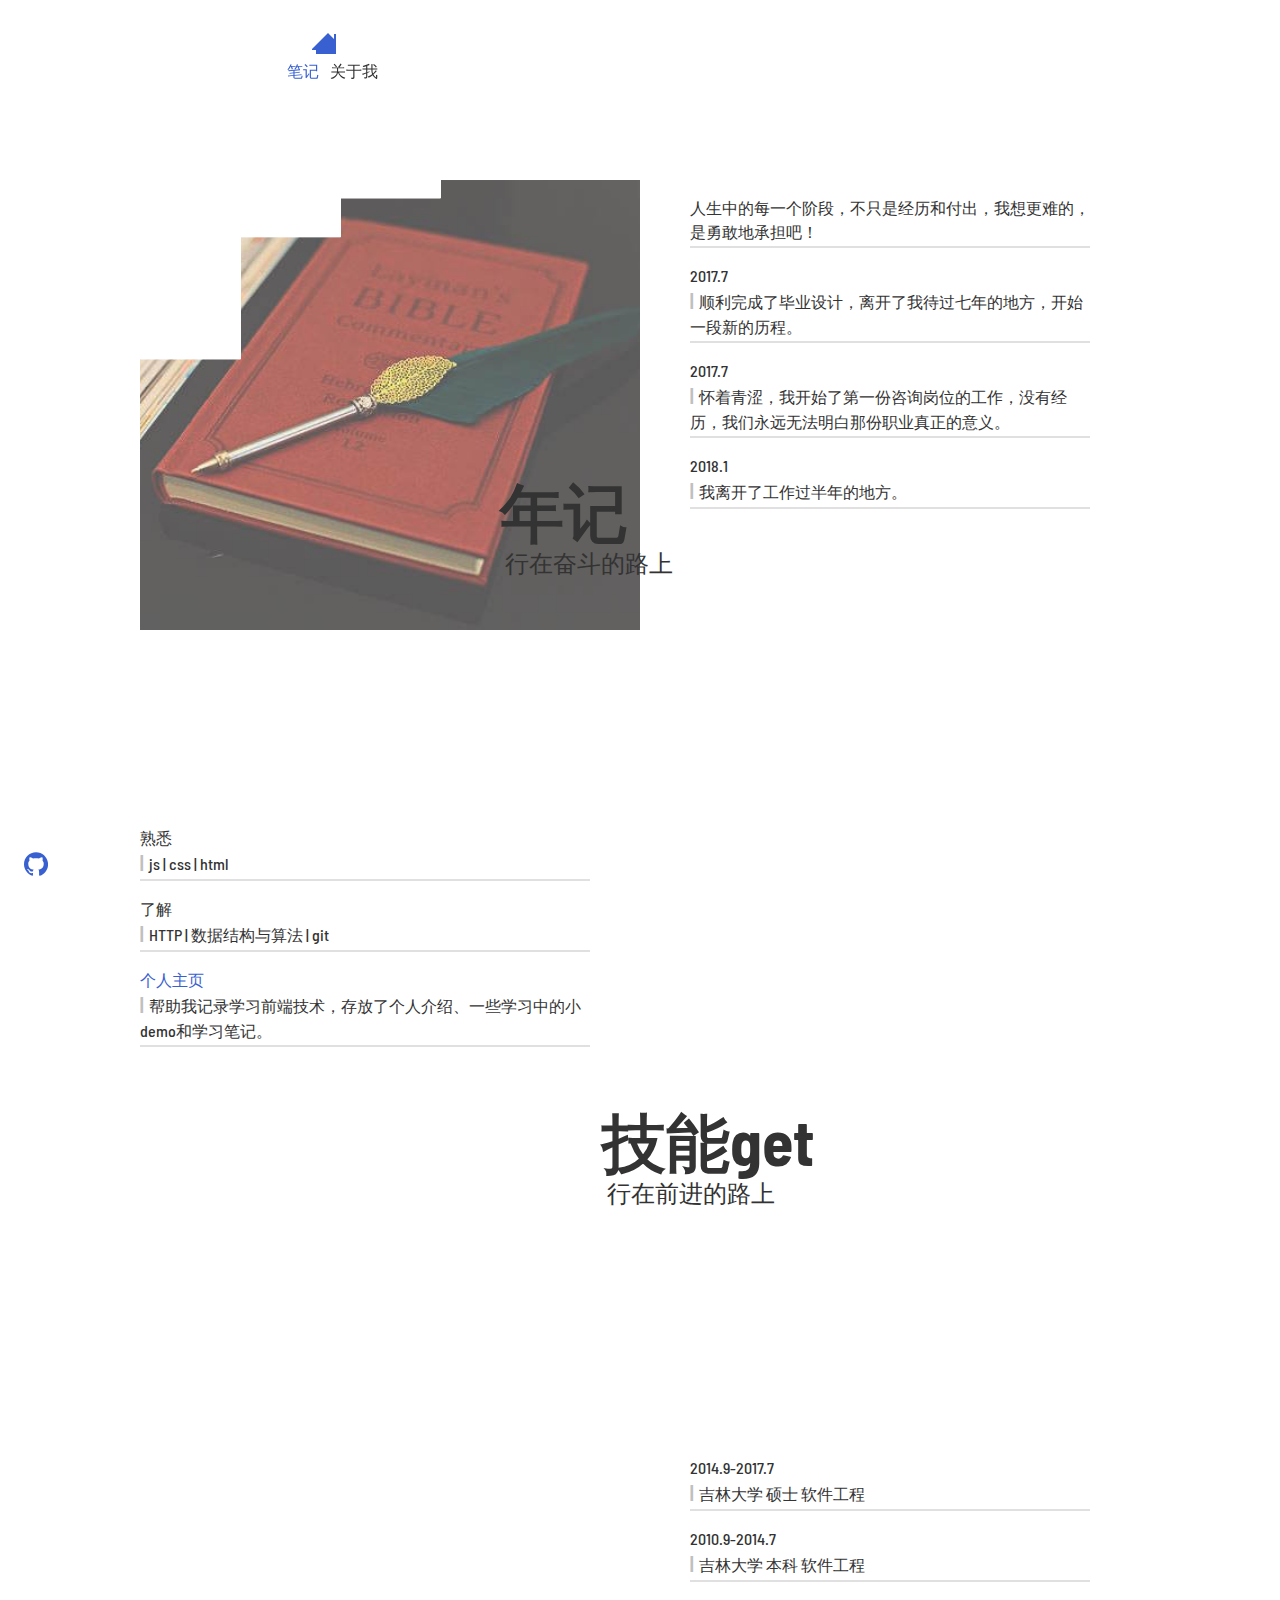
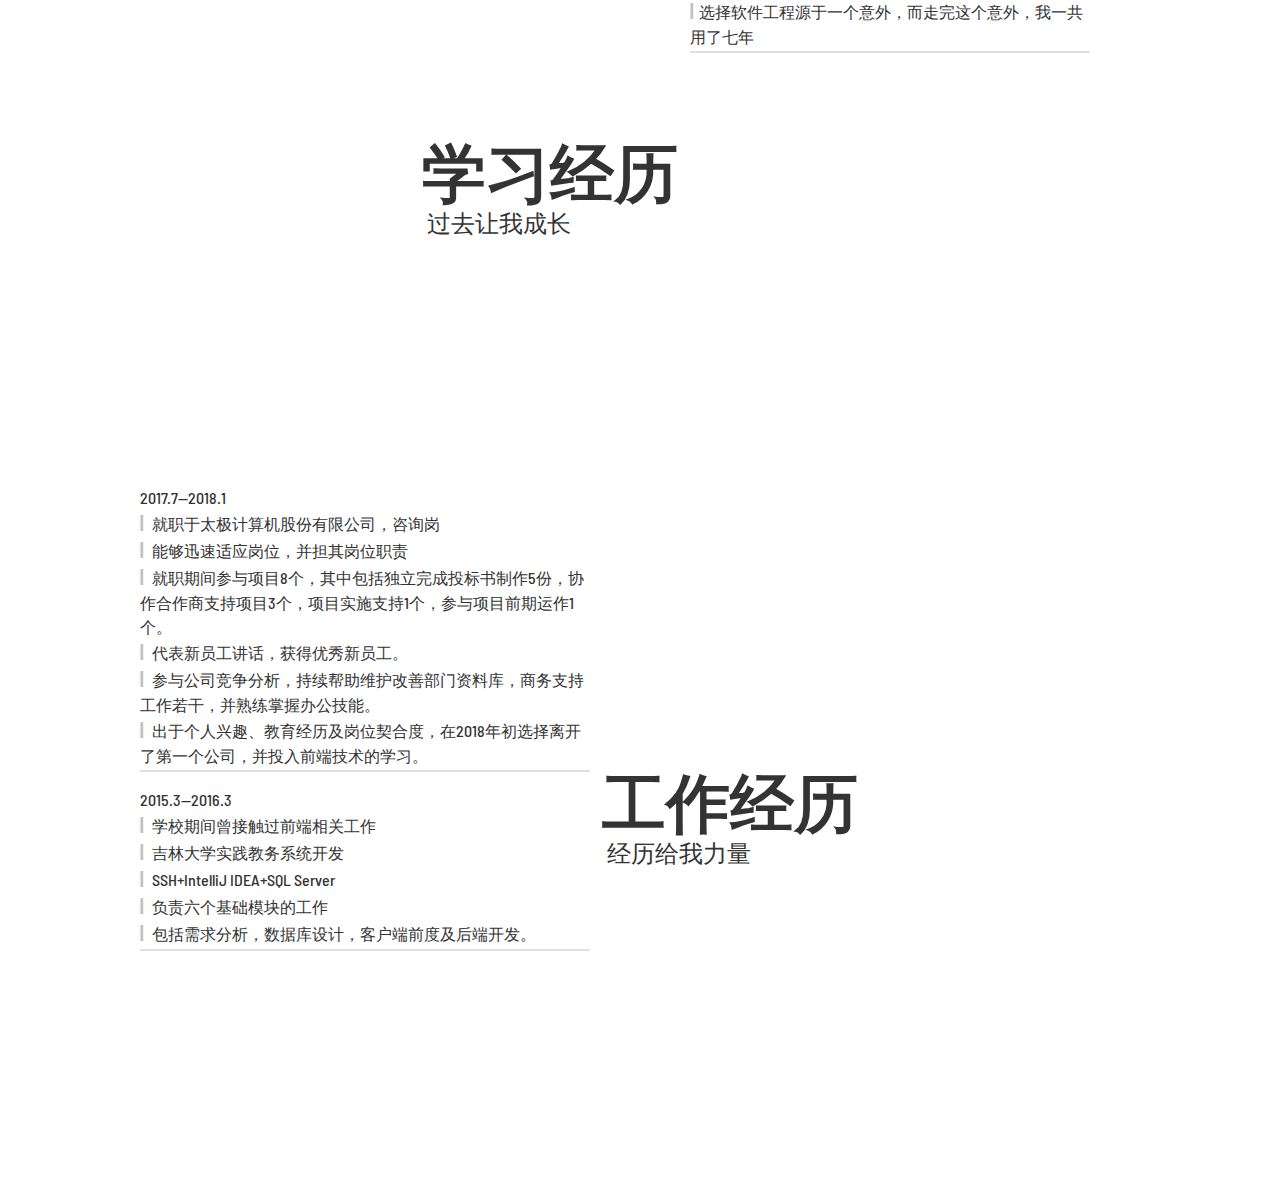
==== about.html @ 29f64258 "n" ====
<!DOCTYPE html>
<html lang="en" class="no-js">

<head>
	<meta charset="UTF-8" />
	<meta name="viewport" content="width=device-width, initial-scale=1">
	<title>Sofia's home</title>
	<meta name="description" content="A slice reveal effect that shows animated slices between image transitions" />
	<meta name="keywords" content="reveal, slices, effect, animation, css, web development, web design" />
	<meta name="author" content="Codrops" />
	<link rel="shortcut icon" href="pikachu.png">
	<link rel="stylesheet" type="text/css" href="css/base.css" />
	<link rel="stylesheet" type="text/css" href="css/uncover.css" />
	<script src="https://polyfill.io/v2/polyfill.min.js?features=IntersectionObserver"></script>  
	<!-- 利用polyfill 解决了IntersectionObserver（用来监视可视区域）的兼容性问题 -->
	<script>
		document.documentElement.className = "js";
		var supportsCssVars = function () {
			var e, t = document.createElement("style");
			return t.innerHTML = "root: { --tmp-var: bold; }", document.head.appendChild(t), e = !!(window.CSS && window.CSS.supports &&
				window.CSS.supports("font-weight", "var(--tmp-var)")), t.parentNode.removeChild(t), e
		};
		supportsCssVars() || alert("Please view this demo in a modern browser that supports CSS Variables.");
	</script>
	<!--script src="//tympanus.net/codrops/adpacks/analytics.js"></script-->
</head>

<body class="demo-3 loading">
	<svg class="hidden">
			<symbol id="icon-github" viewBox="0 0 32.6 31.8">
					<title>github</title>
					<path d="M16.3,0C7.3,0,0,7.3,0,16.3c0,7.2,4.7,13.3,11.1,15.5c0.8,0.1,1.1-0.4,1.1-0.8c0-0.4,0-1.4,0-2.8c-4.5,1-5.5-2.2-5.5-2.2c-0.7-1.9-1.8-2.4-1.8-2.4c-1.5-1,0.1-1,0.1-1c1.6,0.1,2.5,1.7,2.5,1.7c1.5,2.5,3.8,1.8,4.7,1.4c0.1-1.1,0.6-1.8,1-2.2c-3.6-0.4-7.4-1.8-7.4-8.1c0-1.8,0.6-3.2,1.7-4.4C7.4,10.7,6.8,9,7.7,6.8c0,0,1.4-0.4,4.5,1.7c1.3-0.4,2.7-0.5,4.1-0.5c1.4,0,2.8,0.2,4.1,0.5c3.1-2.1,4.5-1.7,4.5-1.7c0.9,2.2,0.3,3.9,0.2,4.3c1,1.1,1.7,2.6,1.7,4.4c0,6.3-3.8,7.6-7.4,8c0.6,0.5,1.1,1.5,1.1,3c0,2.2,0,3.9,0,4.5c0,0.4,0.3,0.9,1.1,0.8c6.5-2.2,11.1-8.3,11.1-15.5C32.6,7.3,25.3,0,16.3,0z" />
				</symbol> 
		<symbol id="home" version="1.1" xmlns="http://www.w3.org/2000/svg" width="32" height="32" viewBox="0 0 32 32">
			<title>home</title>
			<path d="M32 19l-6-6v-9h-4v5l-6-6-16 16v1h4v10h10v-6h4v6h10v-10h4z"></path>
		</symbol>
	</svg>
	<main>
		<div class="content content--fixed">
			<header class="header">
				<div class="home-links">
					<a class="home-icon" href="index.html" title="Back to the article">
						<svg class="icon icon--home">
							<use xlink:href="#home"></use>     
						</svg>
					</a>
				</div>
				<!-- <h1 class="codrops-header__title">个人主页</h1> -->
				<nav class="demos">
					<a class="demo" href="note.html">
						<span>笔记</span>
					</a>
					<a class="demo demo--current" href="about.html">
						<span>关于我</span>
					</a>
				</nav>
			</header>
			<a class="github" href="https://github.com/SofiaYing" title="Find this project on GitHub">
				<svg class="icon icon--github">
					<use xlink:href="#icon-github"></use>
				</svg>
			</a>
		</div>

		<div class="content grid">
			<div class="grid__item">
				<div class="scroll-img" style="background-image: url(img/note.jpeg);"></div>
				<div class="grid__item-titlewrap">
					<h2 class="grid__item-title">年记</h2>
					<p class="grid__item-description">行在奋斗的路上</p>
				</div>
				<div class="grid__item-contentwrap-firsthide">
					<div class="grid__item-content">
						<p>人生中的每一个阶段，不只是经历和付出，我想更难的，是勇敢地承担吧！</p>
						<p>2017.7 
								顺利完成了毕业设计，离开了我待过七年的地方，开始一段新的历程。</p>
						<p>2017.7 
								怀着青涩，我开始了第一份咨询岗位的工作，没有经历，我们永远无法明白那份职业真正的意义。</p>
						<p>2018.1 
								我离开了工作过半年的地方。</p>
					</div>
				</div>
				<div class="grid__item-contentwrap-firstshow">
					<div class="grid__item-content">
						<p>熟悉
								<span class="listIcon">|</span>&nbsp&nbspjs | css | html
						</p>
						<p>了解
								<span class="listIcon">|</span>&nbsp&nbspHTTP | 数据结构与算法 | git
						</p>
						<p><a href="https://sofiaying.github.io/">个人主页</a>
							<span class="listIcon">|</span>&nbsp&nbsp帮助我记录学习前端技术，存放了个人介绍、一些学习中的小demo和学习笔记。
						</p>
					</div>
				</div>
			</div>

			<div class="grid__item">
				<div class="scroll-img" style="background-image: url(img/programming.jpeg);"></div>
				<div class="grid__item-titlewrap">
					<h2 class="grid__item-title">技能get</h2>
					<p class="grid__item-description">行在前进的路上</p>
				</div>
				<div class="grid__item-contentwrap-firsthide">
					<div class="grid__item-content">
						<p>熟悉 js | css | html
						</p>
						<p>了解 HTTP | 数据结构与算法 | git
						</p>
						<p><a href="https://sofiaying.github.io/">个人主页</a>
							帮助我记录学习前端技术，存放了个人介绍、一些学习中的小demo和学习笔记。
						</p>
					</div>
				</div>
				<div class="grid__item-contentwrap-firstshow">
					<div class="grid__item-content">
						<p>人生中的每一个阶段，不只是经历和付出，我想更难的，是勇敢地承担吧！</p>
						<p>2017.7
								<span class="listIcon">|</span>&nbsp&nbsp顺利完成了毕业设计，离开了我待过七年的地方，开始一段新的历程。</p>
						<p>2017.7
								<span class="listIcon">|</span>&nbsp&nbsp怀着青涩，我开始了第一份咨询岗位的工作，没有经历，我们永远无法明白那份职业真正的意义。</p>
						<p>2018.1
								<span class="listIcon">|</span>&nbsp&nbsp我离开了工作过半年的地方。</p>
					</div>
				</div>
			</div>
			<div class="grid__item">
				<div class="scroll-img" style="background-image: url(img/university.jpeg);"></div>
				<div class="grid__item-titlewrap">
					<h2 class="grid__item-title">学习经历</h2>
					<p class="grid__item-description">过去让我成长</p>
				</div>
				<div class="grid__item-contentwrap-firsthide">
					<div class="grid__item-content">
						<p>2014.9-2017.7
								<span class="listIcon">|</span>&nbsp&nbsp 吉林大学 硕士 软件工程</p>
						<p>2010.9-2014.7
								<span class="listIcon">|</span>&nbsp&nbsp 吉林大学 本科 软件工程</p>
						<p>期间get英语四六级证书，获得过学业奖学金，并当过学生会干事</p>
						<p>选择软件工程源于一个意外，而走完这个意外，我一共用了七年。</p>
					</div>
				</div>
				<div class="grid__item-contentwrap-firstshow">
					<div class="grid__item-content">
						<p>2017.7—2018.1
							<span class="listIcon">|</span>&nbsp&nbsp 就职于太极计算机股份有限公司，咨询岗
							<span class="listIcon">|</span>&nbsp&nbsp 能够迅速适应岗位，并担其岗位职责
							<span class="listIcon">|</span>&nbsp&nbsp 就职期间参与项目8个，其中包括独立完成投标书制作5份，协作合作商支持项目3个，项目实施支持1个，参与项目前期运作1个。
							<span class="listIcon">|</span>&nbsp&nbsp 代表新员工讲话，获得优秀新员工。
							<span class="listIcon">|</span>&nbsp&nbsp 参与公司竞争分析，持续帮助维护改善部门资料库，商务支持工作若干，并熟练掌握办公技能。
							<span class="listIcon">|</span>&nbsp&nbsp 出于个人兴趣、教育经历及岗位契合度，在2018年初选择离开了第一个公司，并投入前端技术的学习。
						</p>
						<p>2015.3—2016.3
								<span class="listIcon">|</span>&nbsp&nbsp 学校期间曾接触过前端相关工作
								<span class="listIcon">|</span>&nbsp&nbsp 吉林大学实践教务系统开发
								<span class="listIcon">|</span>&nbsp&nbsp SSH+IntelliJ IDEA+SQL Server 
								<span class="listIcon">|</span>&nbsp&nbsp 负责六个基础模块的工作
								<span class="listIcon">|</span>&nbsp&nbsp 包括需求分析，数据库设计，客户端前度及后端开发。
						</p>
					</div>
				</div>
			</div>

			<div class="grid__item">
				<div class="scroll-img" style="background-image: url(img/work.jpeg);"></div>

				<div class="grid__item-contentwrap-firstshow">
					<div class="grid__item-content">
						<p>2014.9-2017.7
								<span class="listIcon">|</span>&nbsp&nbsp吉林大学 硕士 软件工程</p>
						<p>2010.9-2014.7
								<span class="listIcon">|</span>&nbsp&nbsp吉林大学 本科 软件工程</p>
						<p><span class="listIcon">|</span>&nbsp&nbsp选择软件工程源于一个意外，而走完这个意外，我一共用了七年</p>
					</div>
				</div>
				<div class="grid__item-titlewrap">
					<h2 class="grid__item-title">工作经历</h2>
					<p class="grid__item-description">经历给我力量</p>
				</div>
				<div class="grid__item-contentwrap-firsthide">
					<div class="grid__item-content">
						<p>2017.7—2018.1
							就职于太极计算机股份有限公司，咨询岗
							能够迅速适应岗位，并担其岗位职责
							参与项目八项
							优秀新员工
						</p>
						<p>2015.3—2016.3
							学校期间曾接触过前端相关工作
							吉林大学实践教务系统开发
						</p>
					</div>
				</div>
			</div>

			<!-- <div class="grid__item">
					<div class="scroll-img" style="background-image: url(img/15.jpg);"></div>
					<div class="grid__item-titlewrap">
						<h2 class="grid__item-title">#walk</h2>
						<p class="grid__item-description">When you get there</p>
					</div>
				</div>
				<div class="grid__item">
					<div class="scroll-img" style="background-image: url(img/16.jpg);"></div>
					<div class="grid__item-titlewrap">
						<h2 class="grid__item-title">#less</h2>
						<p class="grid__item-description">Timeless manners count</p>
					</div>
				</div>
				<div class="grid__item">
					<div class="scroll-img" style="background-image: url(img/17.jpg);"></div>
					<div class="grid__item-titlewrap">
						<h2 class="grid__item-title">#only</h2>
						<p class="grid__item-description">Together we can sit</p>
					</div>
				</div>
				<div class="grid__item">
					<div class="scroll-img" style="background-image: url(img/18.jpg);"></div>
					<div class="grid__item-titlewrap">
						<h2 class="grid__item-title">#need</h2>
						<p class="grid__item-description">The new kid on the block</p>
					</div>
				</div>
				<div class="grid__item">
					<div class="scroll-img" style="background-image: url(img/11.jpg);"></div>
					<div class="grid__item-titlewrap">
						<h2 class="grid__item-title">#feed</h2>
						<p class="grid__item-description">The new kid on the block</p>
					</div>
				</div> -->
		</div>
	</main>
	<script src="js/imagesloaded.pkgd.min.js"></script>
	<script src="js/anime.min.js"></script>
	<script src="js/uncover.js"></script>
	<script src="js/demo3.js"></script>
</body>

</html>
---- css/base.css ----
@import url('https://fonts.googleapis.com/css?family=Barlow+Semi+Condensed:400,700');
article,aside,details,figcaption,figure,footer,header,hgroup,main,nav,section,summary{display:block;}audio,canvas,video{display:inline-block;}audio:not([controls]){display:none;height:0;}[hidden]{display:none;}html{font-family:sans-serif;-ms-text-size-adjust:100%;-webkit-text-size-adjust:100%;}body{margin:0;}a:focus{outline:thin dotted;}a:active,a:hover{outline:0;}h1{font-size:2em;margin:0.67em 0;}abbr[title]{border-bottom:1px dotted;}b,strong{font-weight:bold;}dfn{font-style:italic;}hr{-moz-box-sizing:content-box;box-sizing:content-box;height:0;}mark{background:#ff0;color:#000;}code,kbd,pre,samp{font-family:monospace,serif;font-size:1em;}pre{white-space:pre-wrap;}q{quotes:"\201C" "\201D" "\2018" "\2019";}small{font-size:80%;}sub,sup{font-size:75%;line-height:0;position:relative;vertical-align:baseline;}sup{top:-0.5em;}sub{bottom:-0.25em;}img{border:0;}svg:not(:root){overflow:hidden;}figure{margin:0;}fieldset{border:1px solid #c0c0c0;margin:0 2px;padding:0.35em 0.625em 0.75em;}legend{border:0;padding:0;}button,input,select,textarea{font-family:inherit;font-size:100%;margin:0;}button,input{line-height:normal;}button,select{text-transform:none;}button,html input[type="button"],input[type="reset"],input[type="submit"]{-webkit-appearance:button;cursor:pointer;}button[disabled],html input[disabled]{cursor:default;}input[type="checkbox"],input[type="radio"]{box-sizing:border-box;padding:0;}input[type="search"]{-webkit-appearance:textfield;-moz-box-sizing:content-box;-webkit-box-sizing:content-box;box-sizing:content-box;}input[type="search"]::-webkit-search-cancel-button,input[type="search"]::-webkit-search-decoration{-webkit-appearance:none;}button::-moz-focus-inner,input::-moz-focus-inner{border:0;padding:0;}textarea{overflow:auto;vertical-align:top;}table{border-collapse:collapse;border-spacing:0;}

*,
*::after,
*::before {
	box-sizing: border-box;
}

html {
	background: #fff;
}

body {
	font-family: 'Barlow Semi Condensed',-apple-system, BlinkMacSystemFont, "Segoe UI", Helvetica, Arial, sans-serif;
	min-height: 100vh;
	color: #57585c;
	color: var(--color-text);
	background-color: #fff;
	background-color: var(--color-bg);
	-webkit-font-smoothing: antialiased;
	-moz-osx-font-smoothing: grayscale;
}

/* Color schemes */
.demo-1 {
	--color-text: #333;
	--color-bg: white;
	--color-link: #aaa;
	--color-link-hover: #333;
	--color-info: #7239c0;
}

.demo-2 {
	--color-text: #333;
	--color-bg: #fff;
	--color-link: #d3482e;
	--color-link-hover: #333;
	--color-info: #333;
}

.demo-3 {
	--color-text: #333;
	--color-bg: #fff;
	--color-link: #3860d0;
	--color-link-hover: #333;
	--color-info: #333;
}

/* Page Loader */
.js .loading::before {
	content: '';
	position: fixed;
	z-index: 100000;
	top: 0;
	left: 0;
	width: 100%;
	height: 100%;
	background: var(--color-bg);
}

.js .loading::after {
	content: '';
	position: fixed;
	z-index: 100000;
	top: 50%;
	left: 50%;
	width: 60px;
	height: 60px;
	margin: -30px 0 0 -30px;
	pointer-events: none;
	border-radius: 50%;
	opacity: 0.4;
	background: var(--color-link);
	animation: loaderAnim 0.7s linear infinite alternate forwards;
}

@keyframes loaderAnim {
	to {
		opacity: 1;
		transform: scale3d(0.5,0.5,1);
	}
}

a {
	text-decoration: none;
	color: var(--color-link);
	outline: none;
}

a:focus {
	outline: none;
}

a:hover {
	color: var(--color-link-hover);
}

.hidden {
	position: absolute;
	overflow: hidden;
	width: 0;
	height: 0;
	pointer-events: none;
}

.message {
	position: relative;
	z-index: 100;
	display: none;
	padding: 1em;
	text-align: center;
	color: var(--color-bg);
	background: var(--color-text);
}

/* Icons */
.icon {
	display: block;
	width: 1.5em;
	height: 1.5em;
	margin: 0 auto;
	fill: currentColor;
}

.icon--keyboard {
	display: none;
}

main {
	position: relative;
	width: 100%;
}

.content {
	position: relative;
	display: flex;
	justify-content: center;
	align-items: center;
	margin: 0 auto;
	min-height: 100vh;
}

.content--fixed {
	position: fixed;
	z-index: 10000;
	top: 0;
	left: 0;
	display: grid;
	align-content: space-between;
	width: 100%;
	max-width: none;
	min-height: 0;
	height: 100vh;
	padding: 1.5rem;
	pointer-events: none;
	grid-template-columns: 50% 50%;
	grid-template-rows: auto auto 4em;
	grid-template-areas: 'header header'
	'... ...'
	'github pagination';
}

.content--fixed a {
	pointer-events: auto;
}

/* Header */
.header-wrapper {
	position: relative;
	z-index: 100;
	display: flex;
	flex-direction: row;
	align-items: flex-start;
	align-items: center;
	align-self: start;
	grid-area: header;
	justify-self: start;
	pointer-events: auto;
}

.header-wrapper__title {
	font-size: 1em;
	font-weight: bold;
	margin: 0 2em 0 0;
	padding: 0.75em 0;
}

.info {
	margin: 0 0 0 1.25em;
	color: var(--color-info);
}

.github {
	display: block;
	align-self: end;
	grid-area: github;
	justify-self: start;
}

.demos {
	position: relative;
	display: block;
	text-align: center;
}

.demo {
	margin: 0 0.25em;
}

.demo:hover,
.demo:focus {
	opacity: 0.5;
}

.demo span {
	white-space: nowrap;
	pointer-events: none;
}

a.demo--current {
	pointer-events: none;
	color: var(--color-text);
}

/* Top Navigation Style */
.home-links {
	position: relative;
	display: flex;
	justify-content: center;
	margin: 0 1em 0 0;
	text-align: center;
}

.home-icon {
	display: inline-block;
	margin: 0.15em;
	padding: 0.25em;
}
 


/* about.html grid */
.grid {
	padding: 20vh;
	max-width: 1200px;
	display: grid;
	grid-row-gap: 20vh;
	grid-template-columns: repeat(2, 1fr);
	margin-bottom: 100px;
}

.grid__item {
	position: relative;
}

.grid__item-titlewrap {        
	bottom: 10%;
	position: absolute;
}

.grid__item-title {
	font-size: 5vw;          
	line-height: 1;
	margin: 0;
}

.grid__item-description {
	margin: 5px;
	font-size: 1.5rem;
}
/* content */
.grid__item:nth-child(even) .grid__item-contentwrap-firstshow{
	position: absolute;
	top: -70vh;
	margin: 0 50px 50px;
}
.grid__item:nth-child(odd) .grid__item-contentwrap-firstshow{
	position: absolute;
	top: 70vh;
	margin: 0 50px auto 0;
}
.grid__item-contentwrap-firsthide{
	display: none;
}
.grid__item-content p{
	white-space: pre-line;
	padding-bottom: 2px; 
	border-bottom: 2px solid #E0E0E0;
	line-height: 1.5;
	font-weight: 500;
}
.listIcon{
	color: #c0c0c0;
	font-weight: bold;
	font-size: 18px;
}

.grid__item:nth-child(odd) {
	align-self: start;
}

/* .grid__item:nth-child(odd) */
 .grid__item-titlewrap {
	right: -3vw;
}

.grid__item:nth-child(even) {
	margin: 70vh 0 0 0;
}

.grid__item:nth-child(even) .grid__item-titlewrap {
	left: -3vw;
}

.scroll-img {
	width: 500px;
	max-width: 100%;
	height: 50vh;
	min-width: 250px;
	min-height: 250px;
	background-size: cover;
}



@media screen and (max-width: 55em) {
	.slides {
		position: absolute;
		top: 0;
		margin-bottom: 20vh;
	}
	.slide {
		align-items: flex-start;
	}
	.pagination {
		justify-content: center;
	}
	.pagination__item {
		margin: 0 0.5em;
	}
	.content {
		flex-direction: column;
		height: auto;
		min-height: 0;
		padding-bottom: 10em;
	}
	.content--fixed {
		position: relative;
		z-index: 1000;
		display: block;
		padding: 0.85em;
	}
	.header-wrapper {
		flex-direction: column;
		align-items: center;
	}
	.header-wrapper__title {
		font-weight: bold;
		padding-bottom: 0.25em;
		text-align: center;
		margin: 0 0 1rem 0;
	}
	
	.info {
		margin: 0;
	}
	.github {
		display: block;
		margin: 1em auto 4em;
	}
	.home-links {
		margin: 0;
	}
	.grid {
		display: block;
		margin: 0;
		padding: 0;
	}
	.grid__item {
		margin: 0 0 8rem !important;
	}
	.scroll-img {
		margin: 0 auto;
	}
	.grid__item-titlewrap, .grid__item-contentwrap-firsthide{
		padding: 1rem 0 0 0;
		position: relative;
		text-align: center;
		left: 0 !important;
		right: 0 !important;
		width: 100%;
		display: block;
	}
	.grid__item-contentwrap-firsthide{
		padding: 10px 100px;
	}
	.grid__item-contentwrap-firstshow{
		display: none;
	}
	
	.grid__item-content p{
		white-space: pre-line;
		padding-bottom: 2px; 
		border-bottom: 2px solid #E0E0E0;
	}
}
---- css/uncover.css ----
.uncover {
	overflow: hidden;
	background-image: none !important;
	position: relative;
}

.uncover__img {
	width: 100%;
	height: 100%;
	background-size: cover;
	background-position: 50% 50%;
}

.uncover__slices {
	width: 100%;
	height: 100%;
	position: absolute;
	top: 0;
	left: 0;
	display: flex;
}

.uncover__slices--vertical {
	flex-direction: row;
}

.uncover__slices--horizontal {
	flex-direction: column;
}

.uncover__slices--horizontal-double {
	display: grid;
	grid-template-columns: 50% 50%;
}

.uncover__slices--vertical-double {
	display: grid;
	grid-template-rows: 50% 50%;
}

.uncover__slice {
	color: #fff;
	background-color: currentColor;
	flex: 1;
}

.uncover__slices--vertical .uncover__slice {
	box-shadow: 1px 0 0 currentColor;
}

.uncover__slices--horizontal .uncover__slice {
	box-shadow: 0 1px 0 currentColor;
}
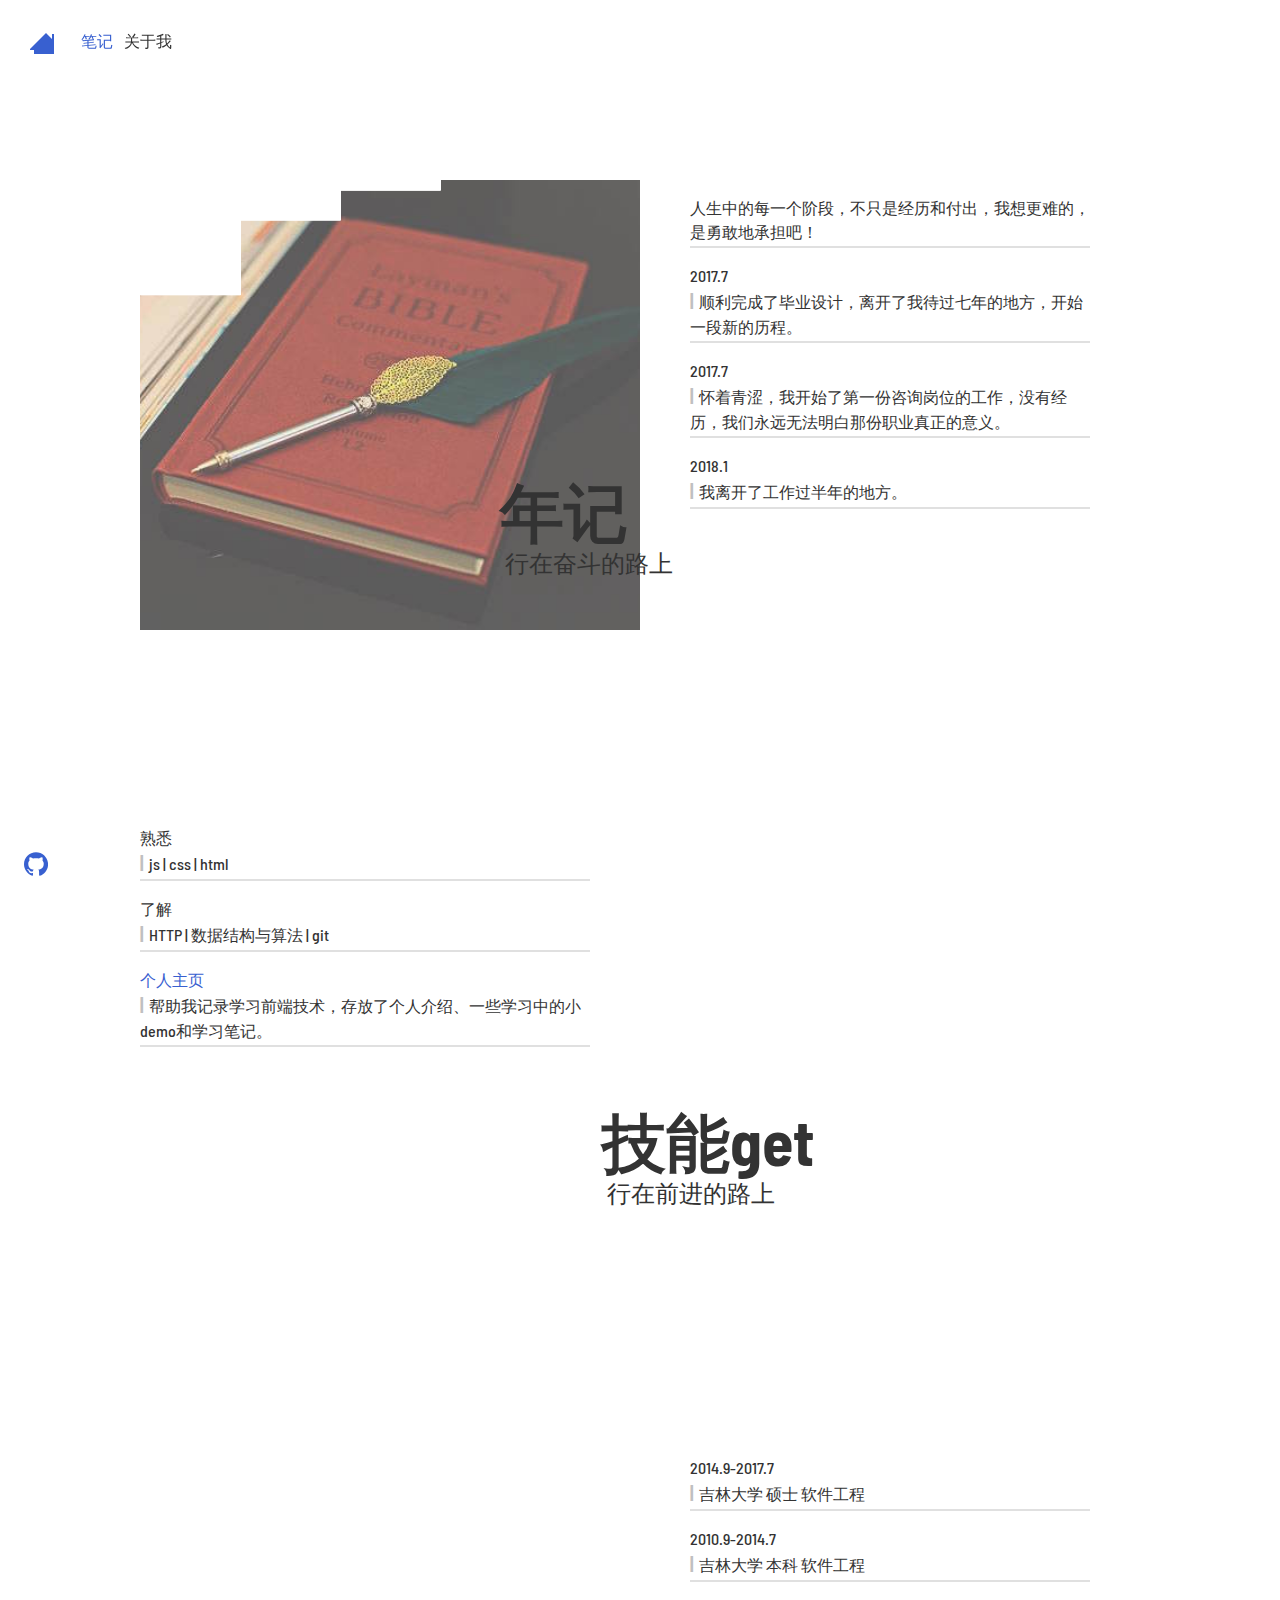
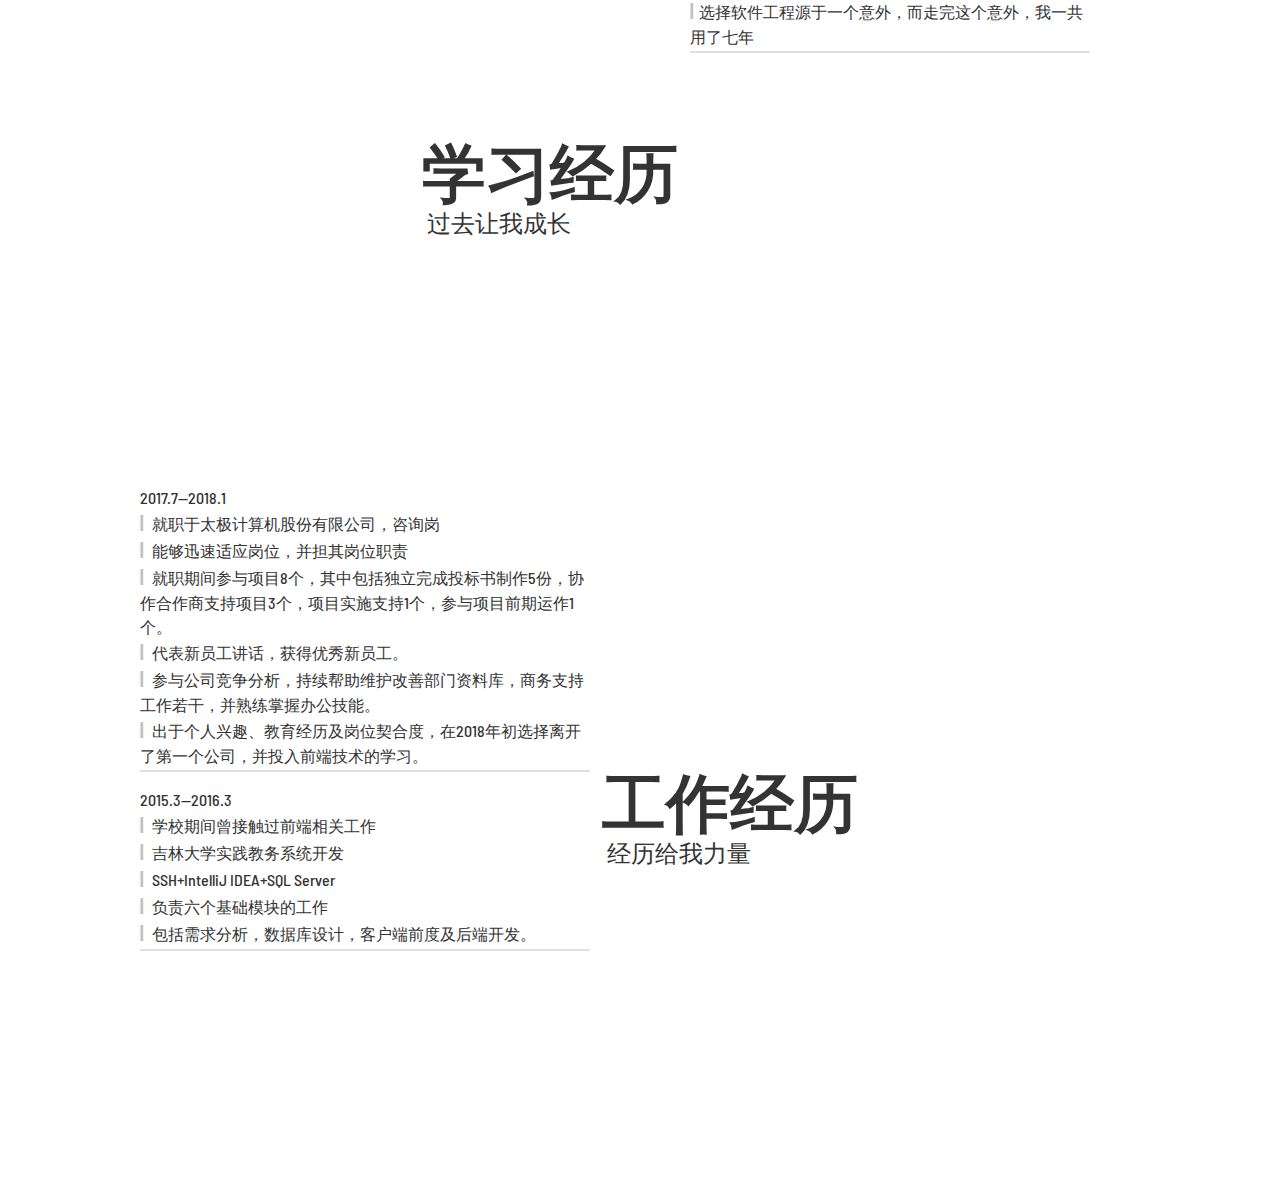
==== commit 62631a1d: "n" ====
--- a/about.html
+++ b/about.html
@@ -38,7 +38,7 @@
 	</svg>
 	<main>
 		<div class="content content--fixed">
-			<header class="header">
+			<header class="header-wrapper">
 				<div class="home-links">
 					<a class="home-icon" href="index.html" title="Back to the article">
 						<svg class="icon icon--home">
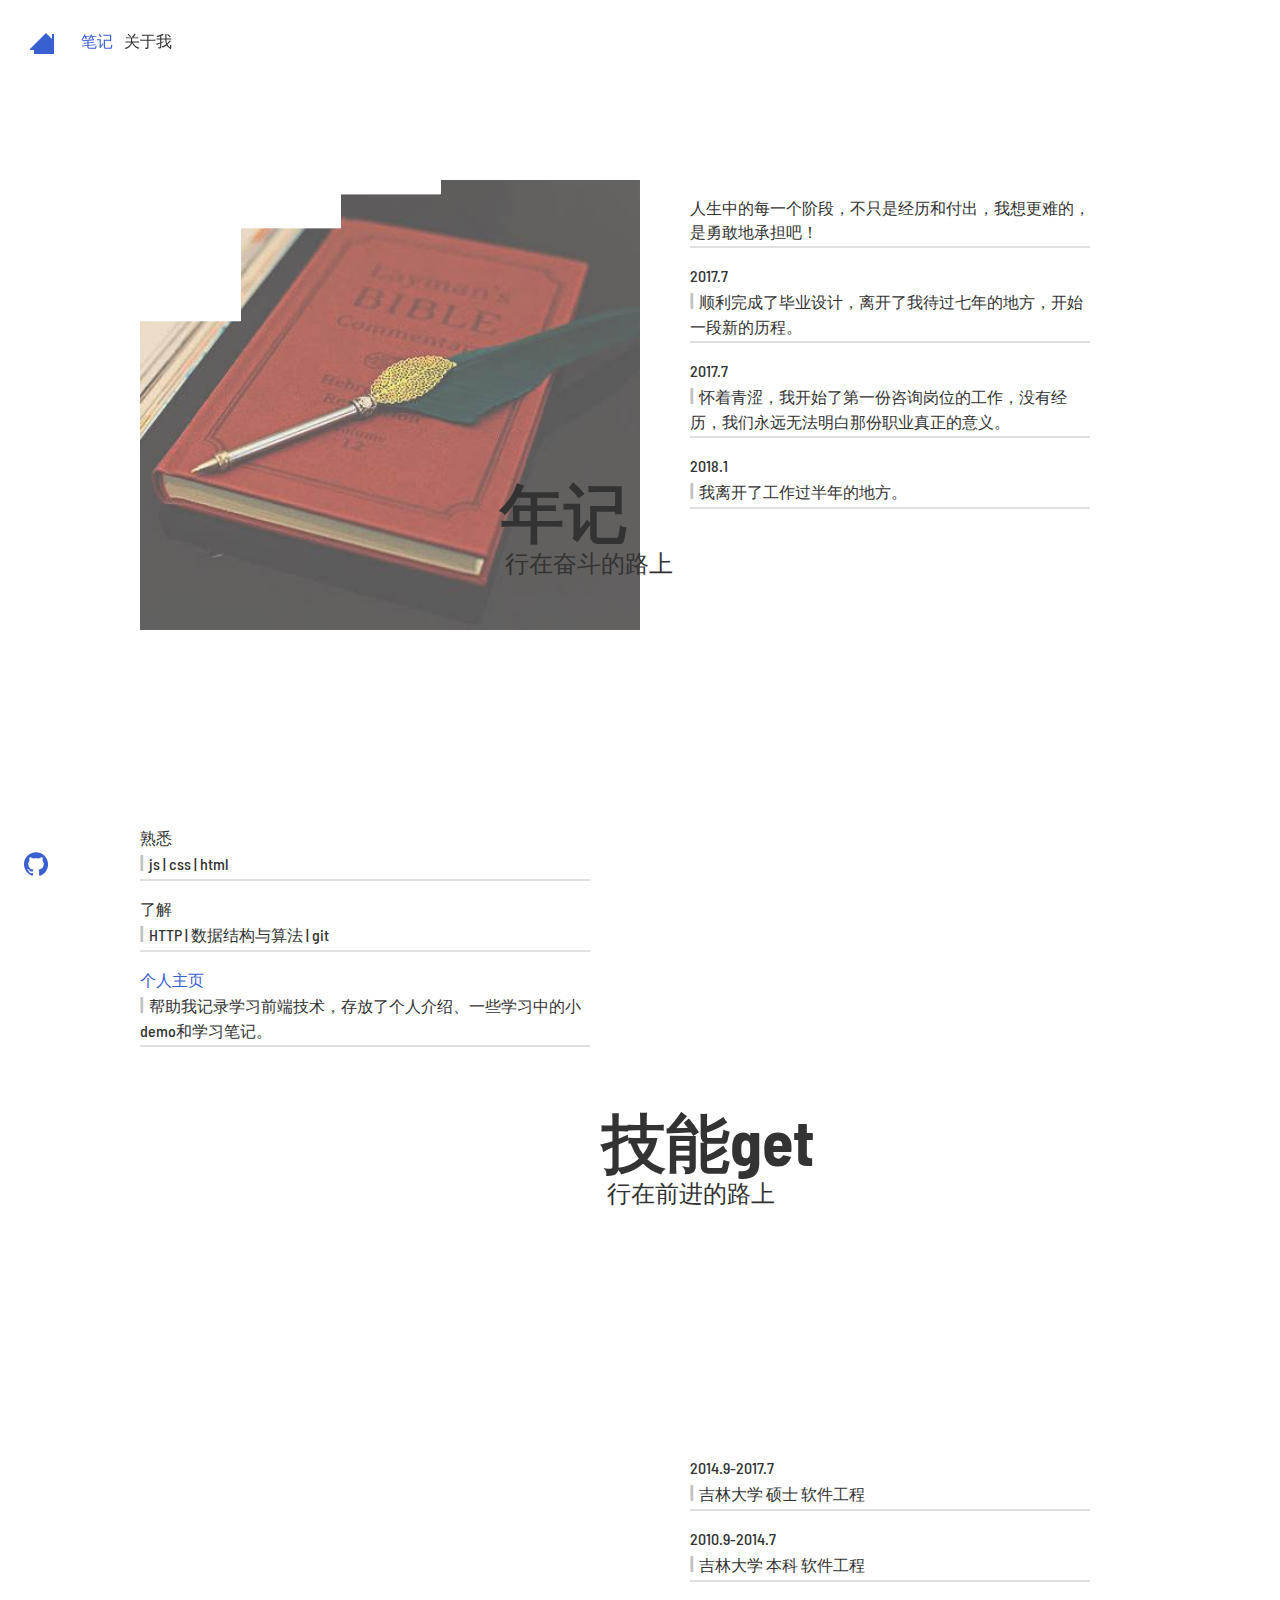
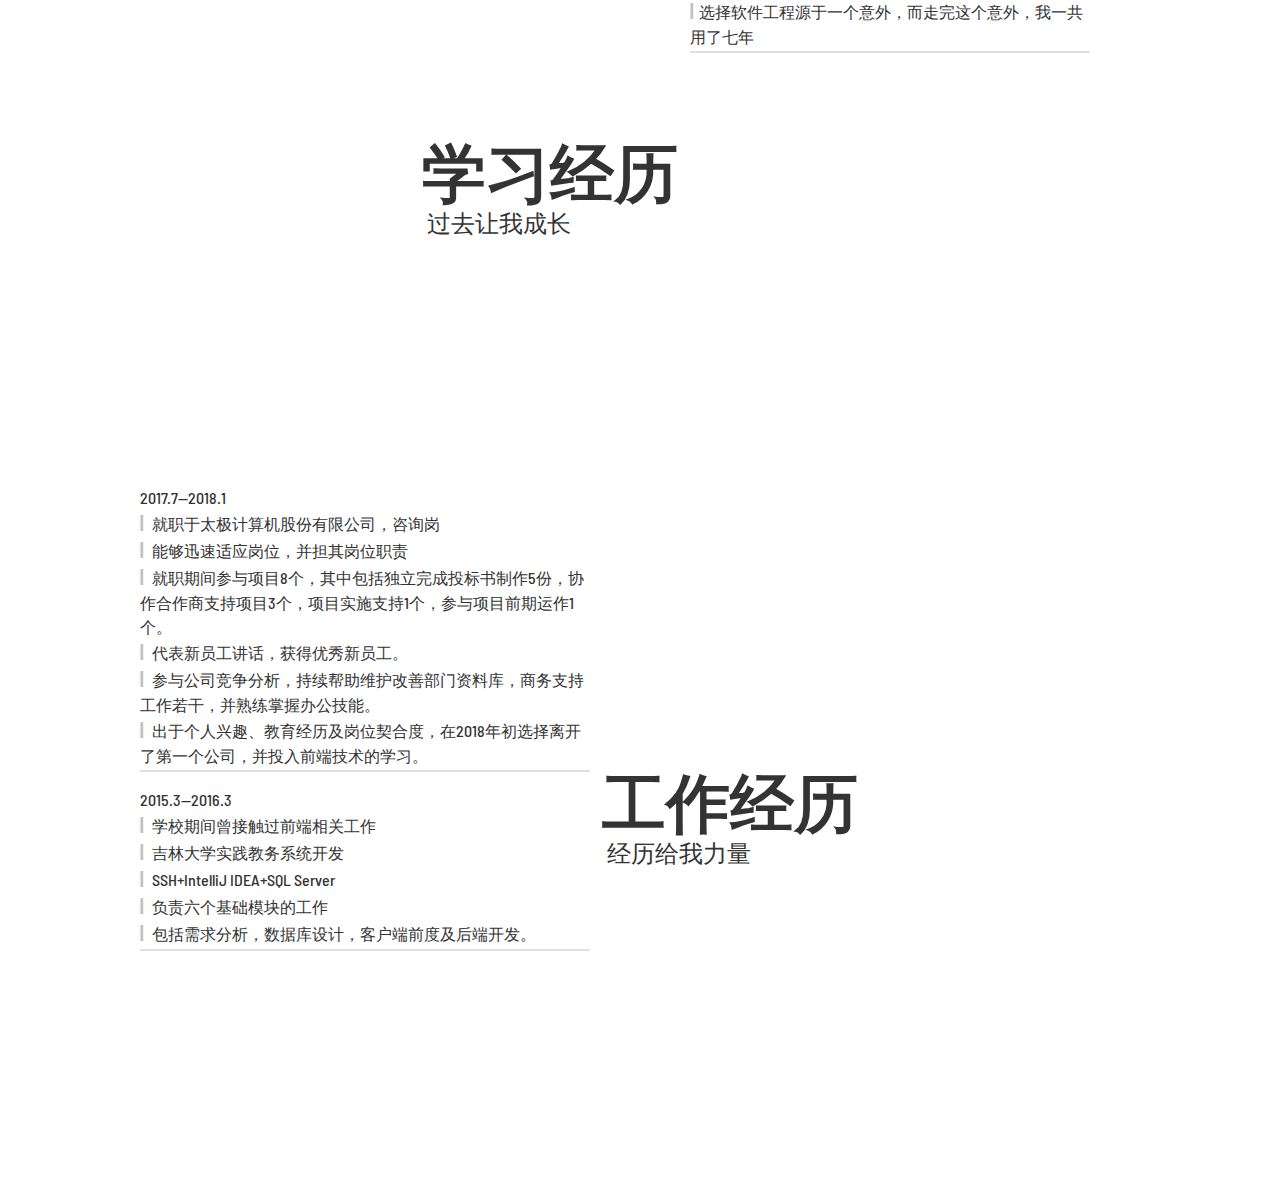
==== commit 408eed64: "n" ====
--- a/about.html
+++ b/about.html
@@ -7,7 +7,6 @@
 	<title>Sofia's home</title>
 	<meta name="description" content="A slice reveal effect that shows animated slices between image transitions" />
 	<meta name="keywords" content="reveal, slices, effect, animation, css, web development, web design" />
-	<meta name="author" content="Codrops" />
 	<link rel="shortcut icon" href="pikachu.png">
 	<link rel="stylesheet" type="text/css" href="css/base.css" />
 	<link rel="stylesheet" type="text/css" href="css/uncover.css" />
@@ -22,7 +21,6 @@
 		};
 		supportsCssVars() || alert("Please view this demo in a modern browser that supports CSS Variables.");
 	</script>
-	<!--script src="//tympanus.net/codrops/adpacks/analytics.js"></script-->
 </head>
 
 <body class="demo-3 loading">
@@ -40,13 +38,13 @@
 		<div class="content content--fixed">
 			<header class="header-wrapper">
 				<div class="home-links">
-					<a class="home-icon" href="index.html" title="Back to the article">
+					<a class="home-icon" href="index.html" title="Back to the Homepage">
 						<svg class="icon icon--home">
 							<use xlink:href="#home"></use>     
 						</svg>
 					</a>
 				</div>
-				<!-- <h1 class="codrops-header__title">个人主页</h1> -->
+			
 				<nav class="demos">
 					<a class="demo" href="note.html">
 						<span>笔记</span>
@@ -193,48 +191,13 @@
 					</div>
 				</div>
 			</div>
-
-			<!-- <div class="grid__item">
-					<div class="scroll-img" style="background-image: url(img/15.jpg);"></div>
-					<div class="grid__item-titlewrap">
-						<h2 class="grid__item-title">#walk</h2>
-						<p class="grid__item-description">When you get there</p>
-					</div>
-				</div>
-				<div class="grid__item">
-					<div class="scroll-img" style="background-image: url(img/16.jpg);"></div>
-					<div class="grid__item-titlewrap">
-						<h2 class="grid__item-title">#less</h2>
-						<p class="grid__item-description">Timeless manners count</p>
-					</div>
-				</div>
-				<div class="grid__item">
-					<div class="scroll-img" style="background-image: url(img/17.jpg);"></div>
-					<div class="grid__item-titlewrap">
-						<h2 class="grid__item-title">#only</h2>
-						<p class="grid__item-description">Together we can sit</p>
-					</div>
-				</div>
-				<div class="grid__item">
-					<div class="scroll-img" style="background-image: url(img/18.jpg);"></div>
-					<div class="grid__item-titlewrap">
-						<h2 class="grid__item-title">#need</h2>
-						<p class="grid__item-description">The new kid on the block</p>
-					</div>
-				</div>
-				<div class="grid__item">
-					<div class="scroll-img" style="background-image: url(img/11.jpg);"></div>
-					<div class="grid__item-titlewrap">
-						<h2 class="grid__item-title">#feed</h2>
-						<p class="grid__item-description">The new kid on the block</p>
-					</div>
-				</div> -->
 		</div>
 	</main>
-	<script src="js/imagesloaded.pkgd.min.js"></script>
+	<script src="js/imagesloaded.pkgd.min.js"></script>  
+	<!-- 检测图片是否正确加载 -->
 	<script src="js/anime.min.js"></script>
 	<script src="js/uncover.js"></script>
-	<script src="js/demo3.js"></script>
+	<script src="js/about.js"></script>
 </body>
 
 </html>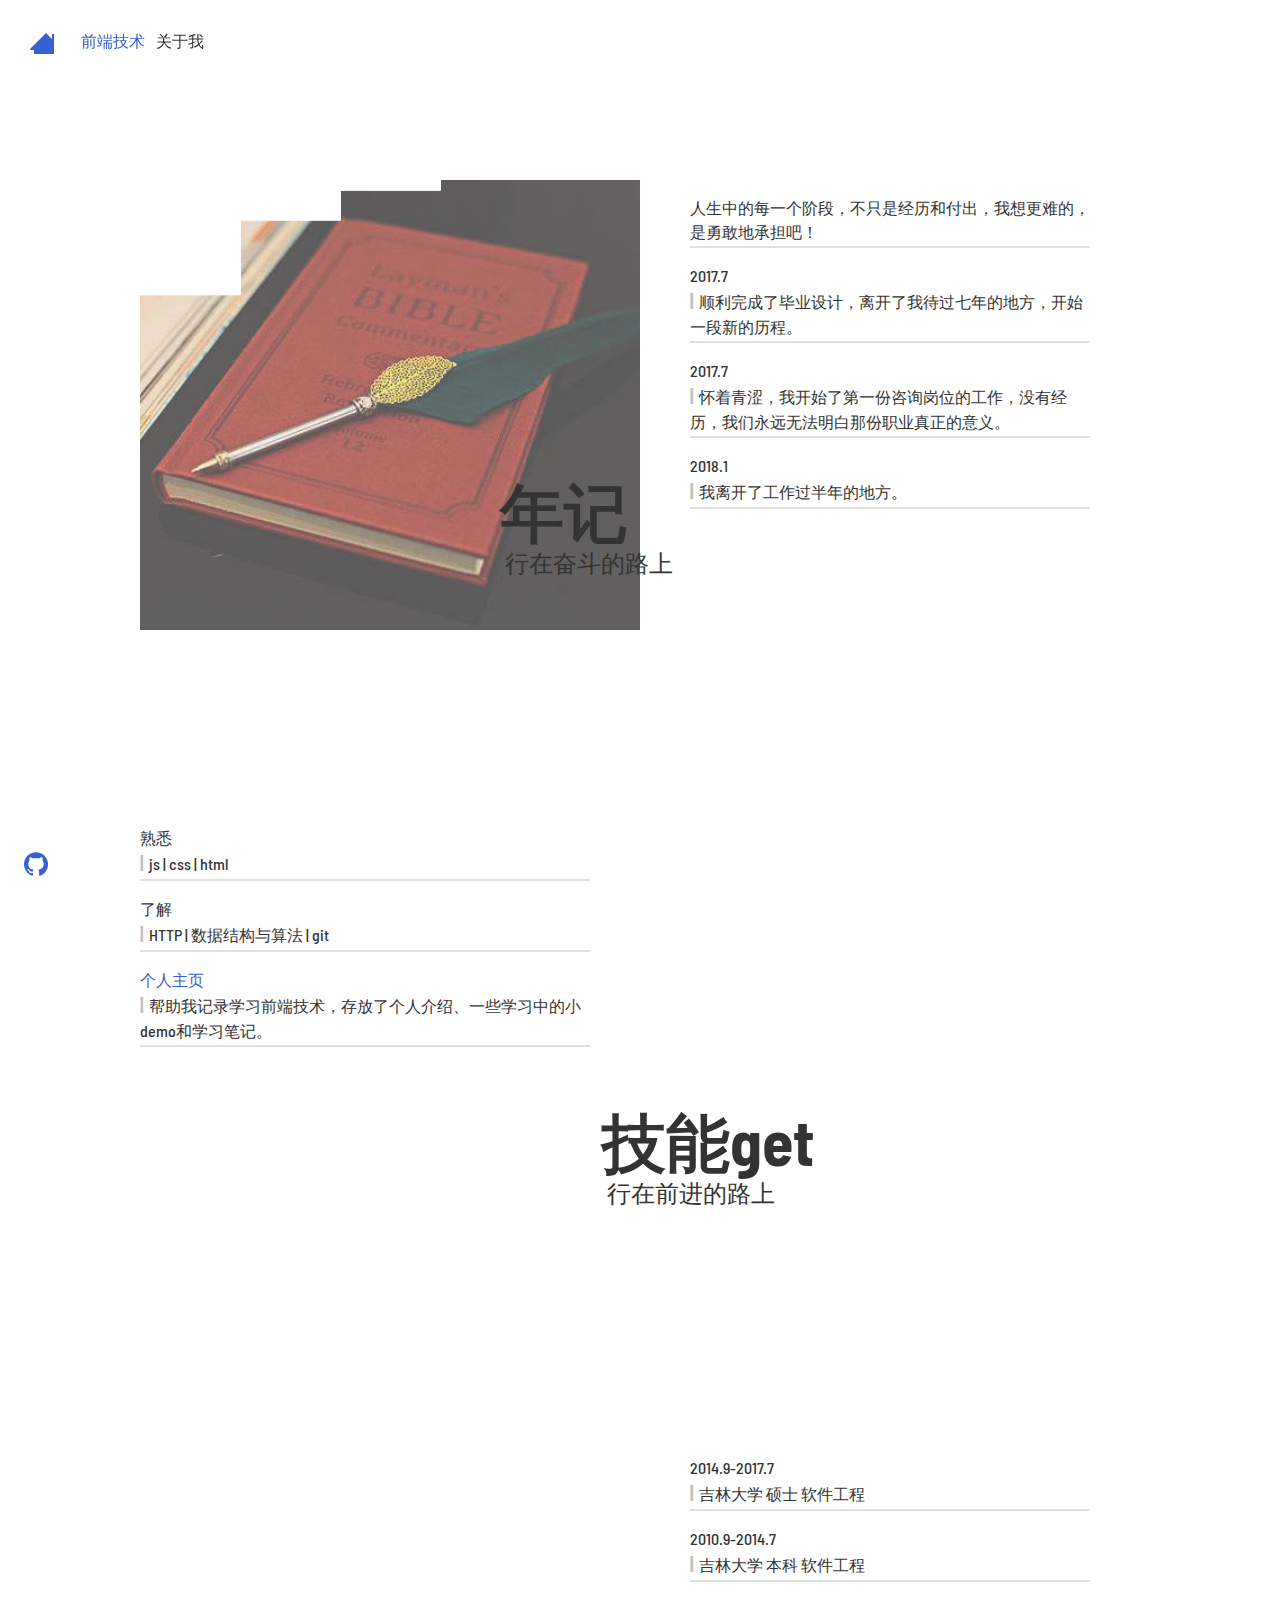
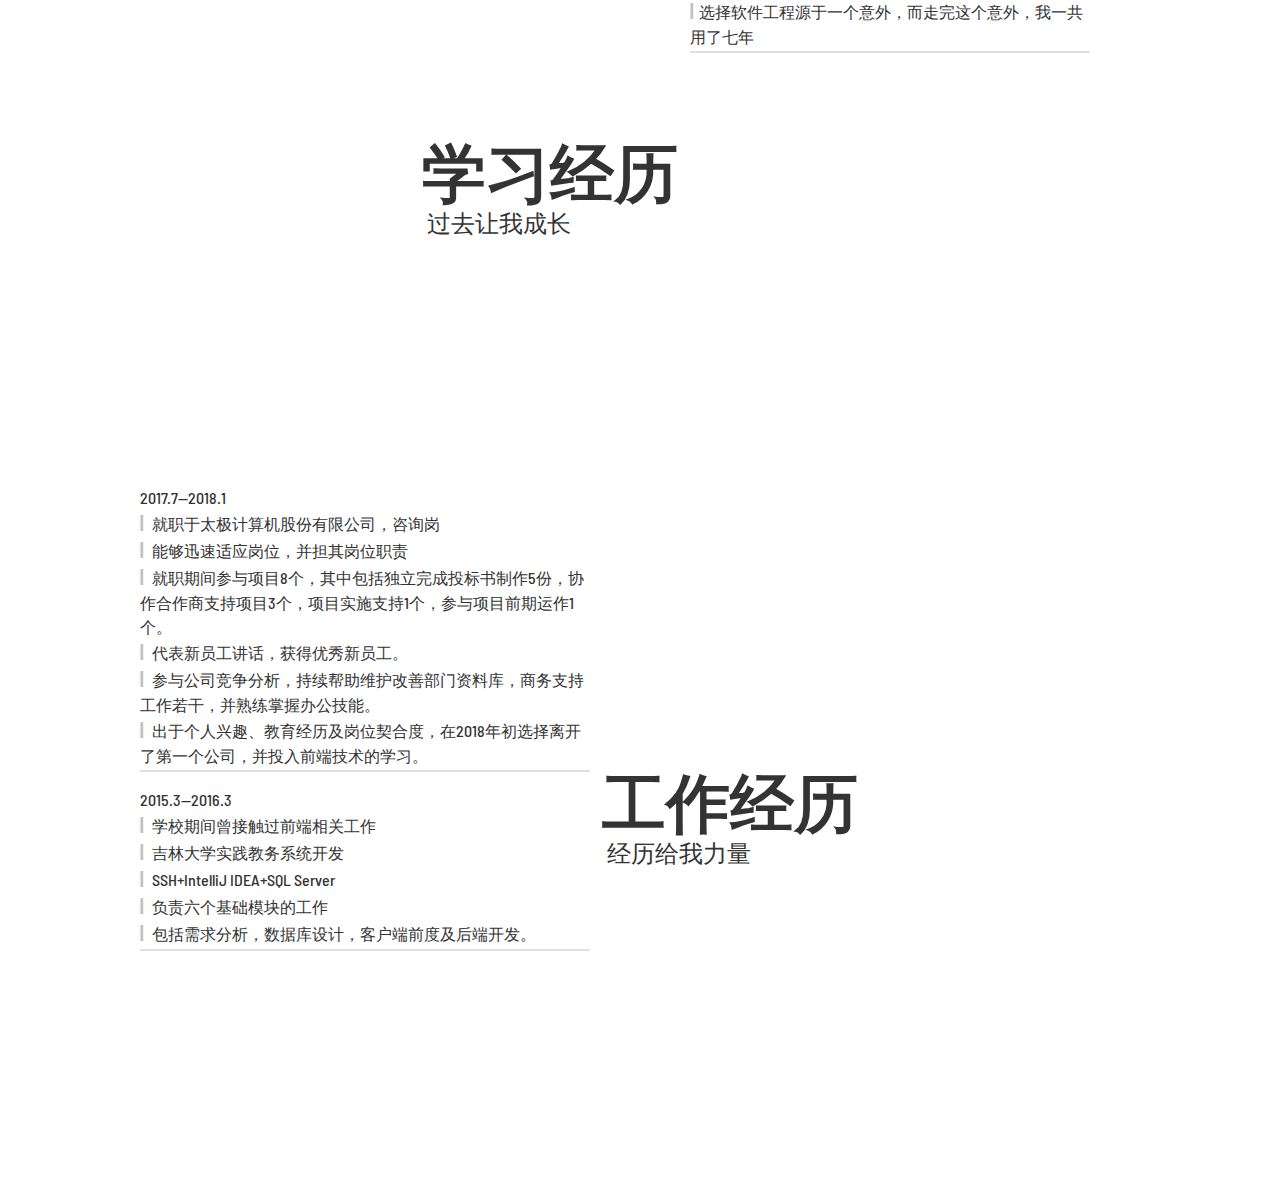
==== commit bf72eef2: "2" ====
--- a/about.html
+++ b/about.html
@@ -47,7 +47,7 @@
 			
 				<nav class="demos">
 					<a class="demo" href="note.html">
-						<span>笔记</span>
+						<span>前端技术</span>
 					</a>
 					<a class="demo demo--current" href="about.html">
 						<span>关于我</span>
--- a/css/base.css
+++ b/css/base.css
@@ -160,6 +160,20 @@
 	'... ...'
 	'github pagination';
 }
+.note-content--fixed {
+	position: fixed;
+	z-index: 10000;
+	top: 0;
+	left: 0;
+	display: block;
+	align-content: space-between;
+	width: 100%;
+	max-width: none;
+	min-height: 0;
+	height: 100vh;
+	padding: 1.5rem;
+	pointer-events: none;
+}
 
 .content--fixed a {
 	pointer-events: auto;
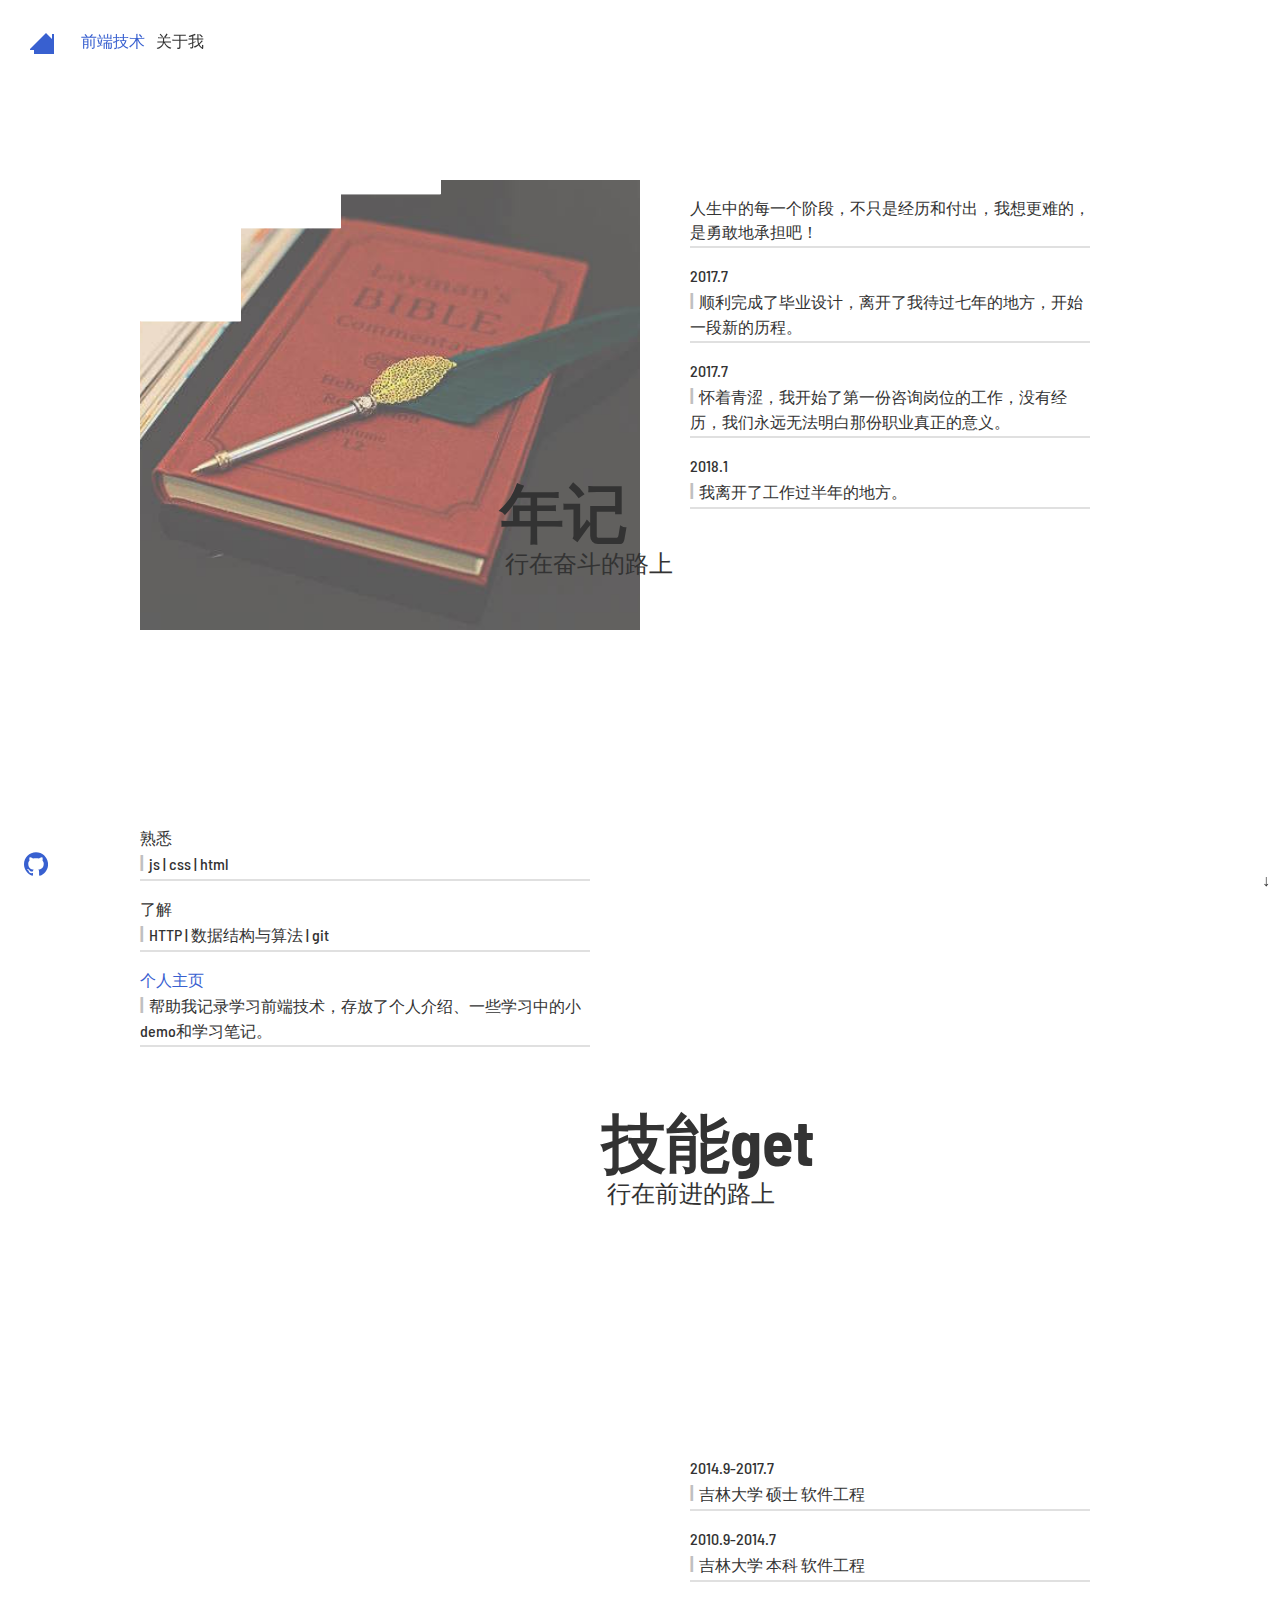
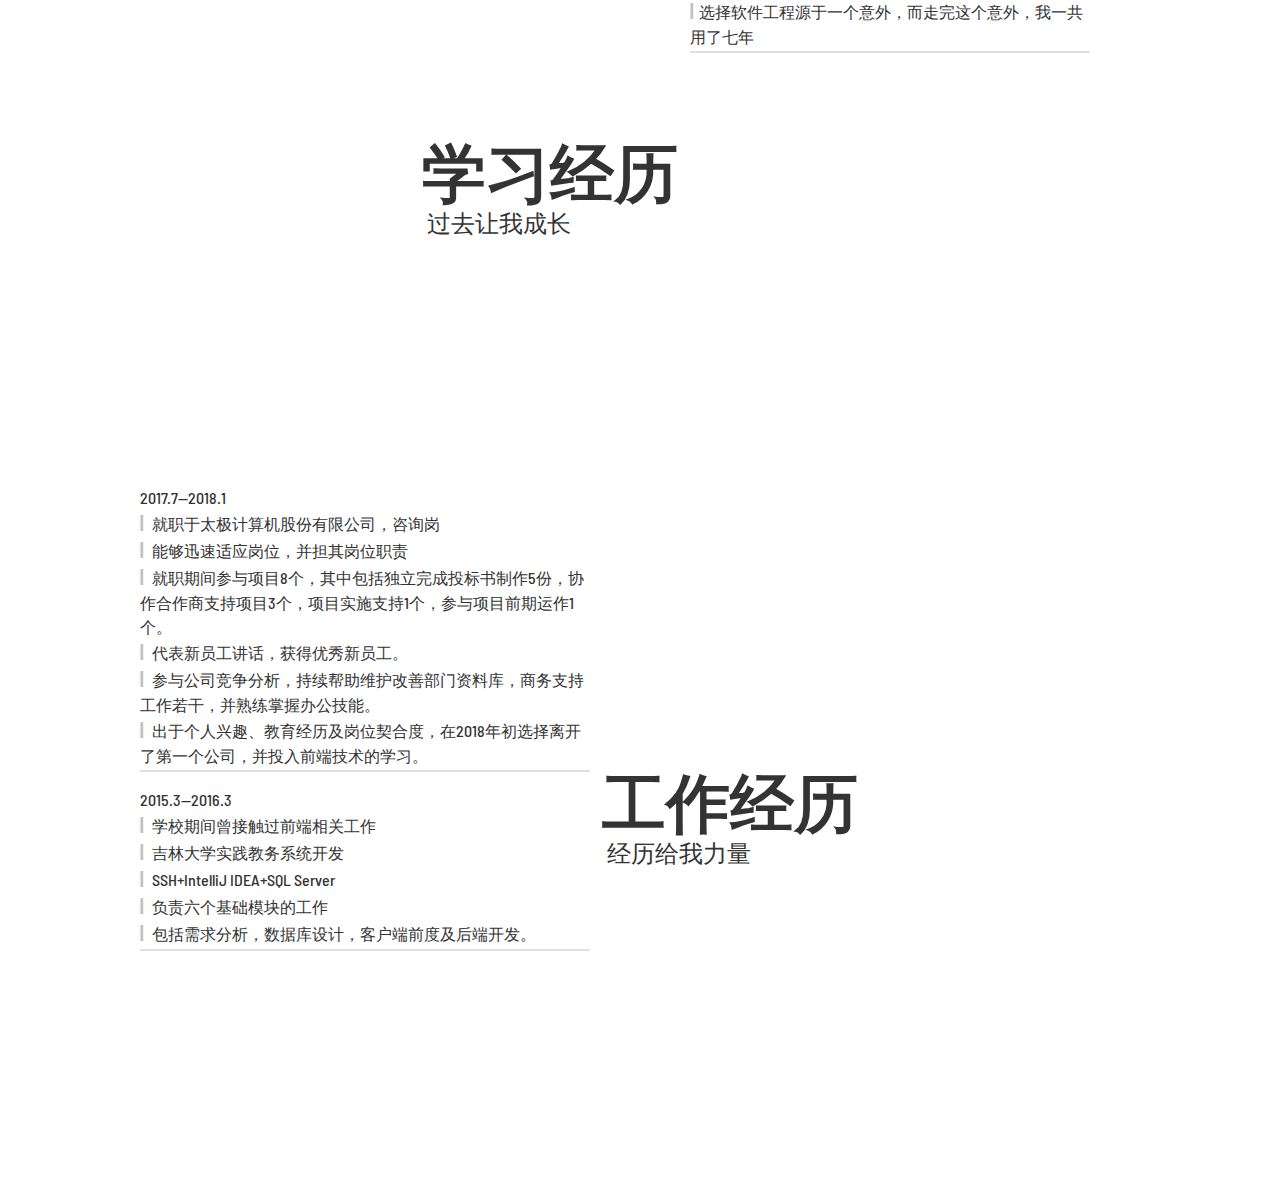
==== commit 492dcafd: "2" ====
--- a/about.html
+++ b/about.html
@@ -192,6 +192,7 @@
 				</div>
 			</div>
 		</div>
+		<div style="position: fixed;bottom:10px;right:10px;">↓</div>
 	</main>
 	<script src="js/imagesloaded.pkgd.min.js"></script>  
 	<!-- 检测图片是否正确加载 -->
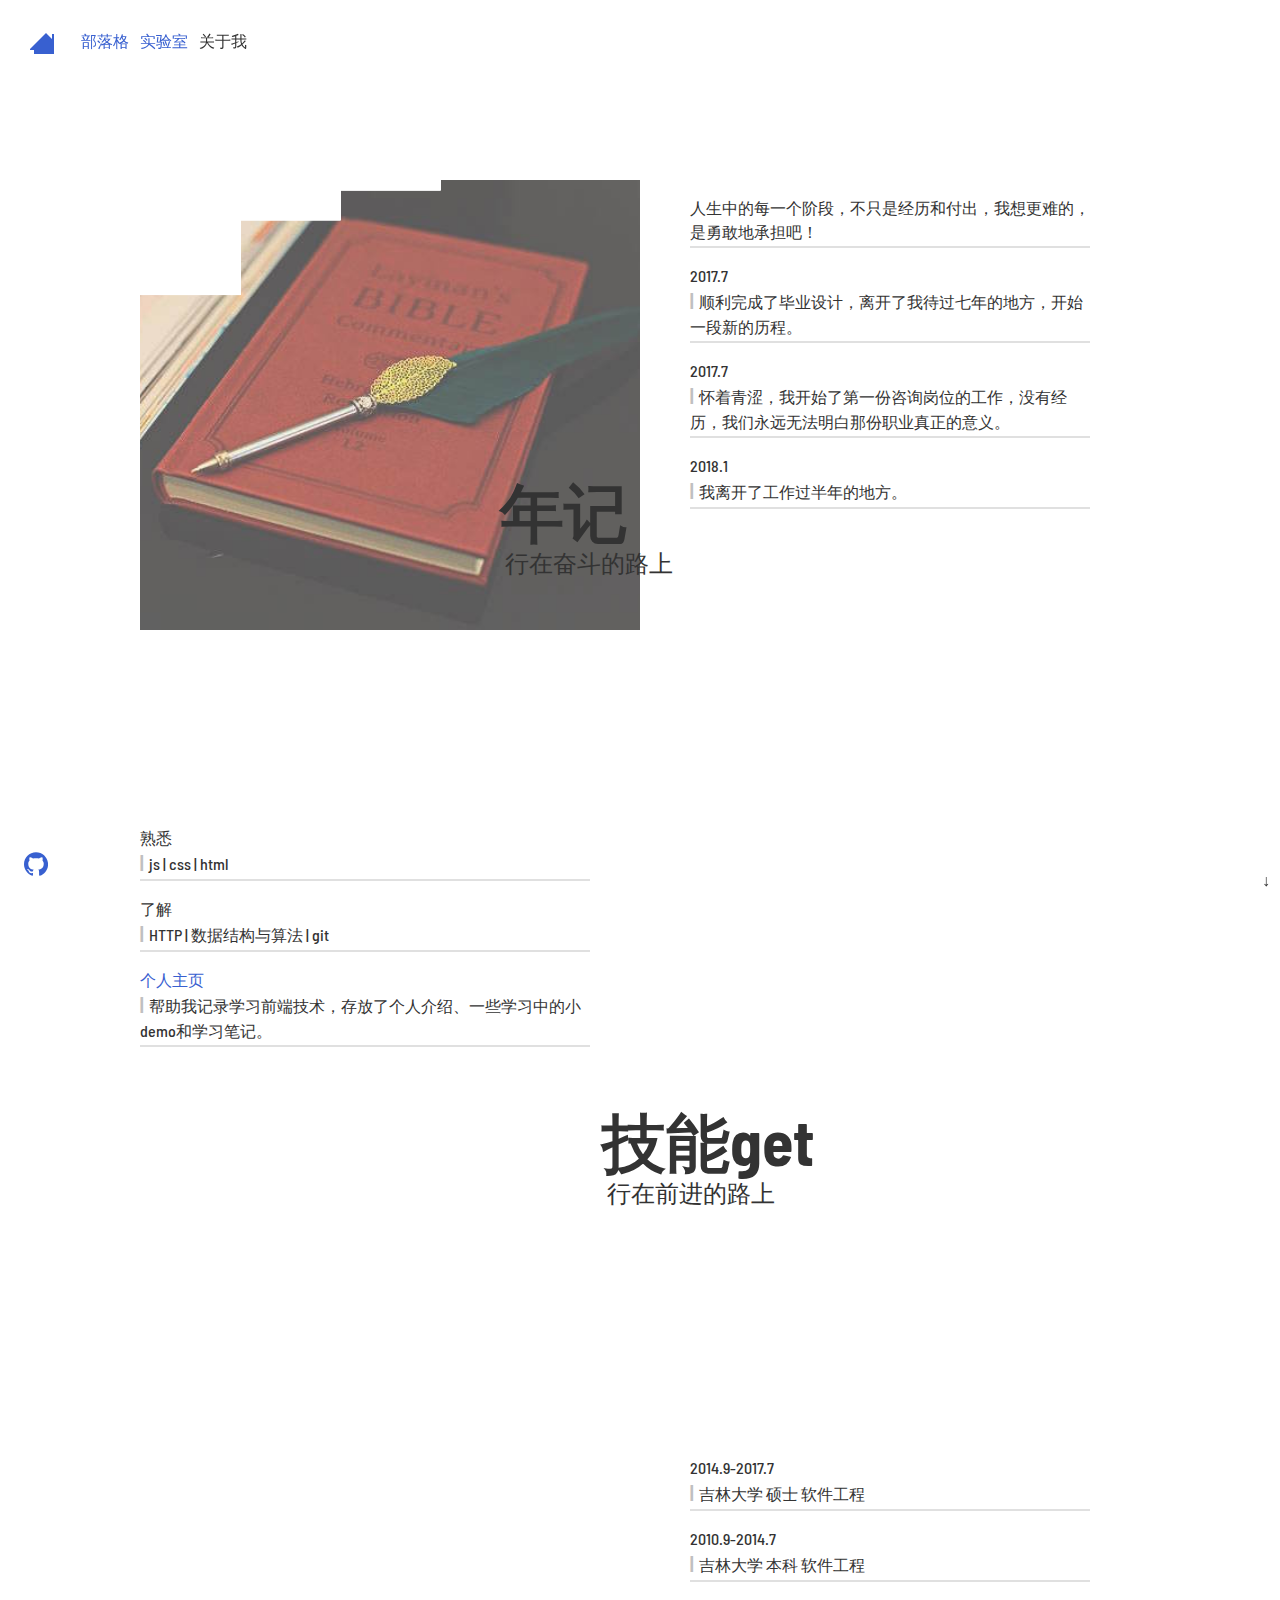
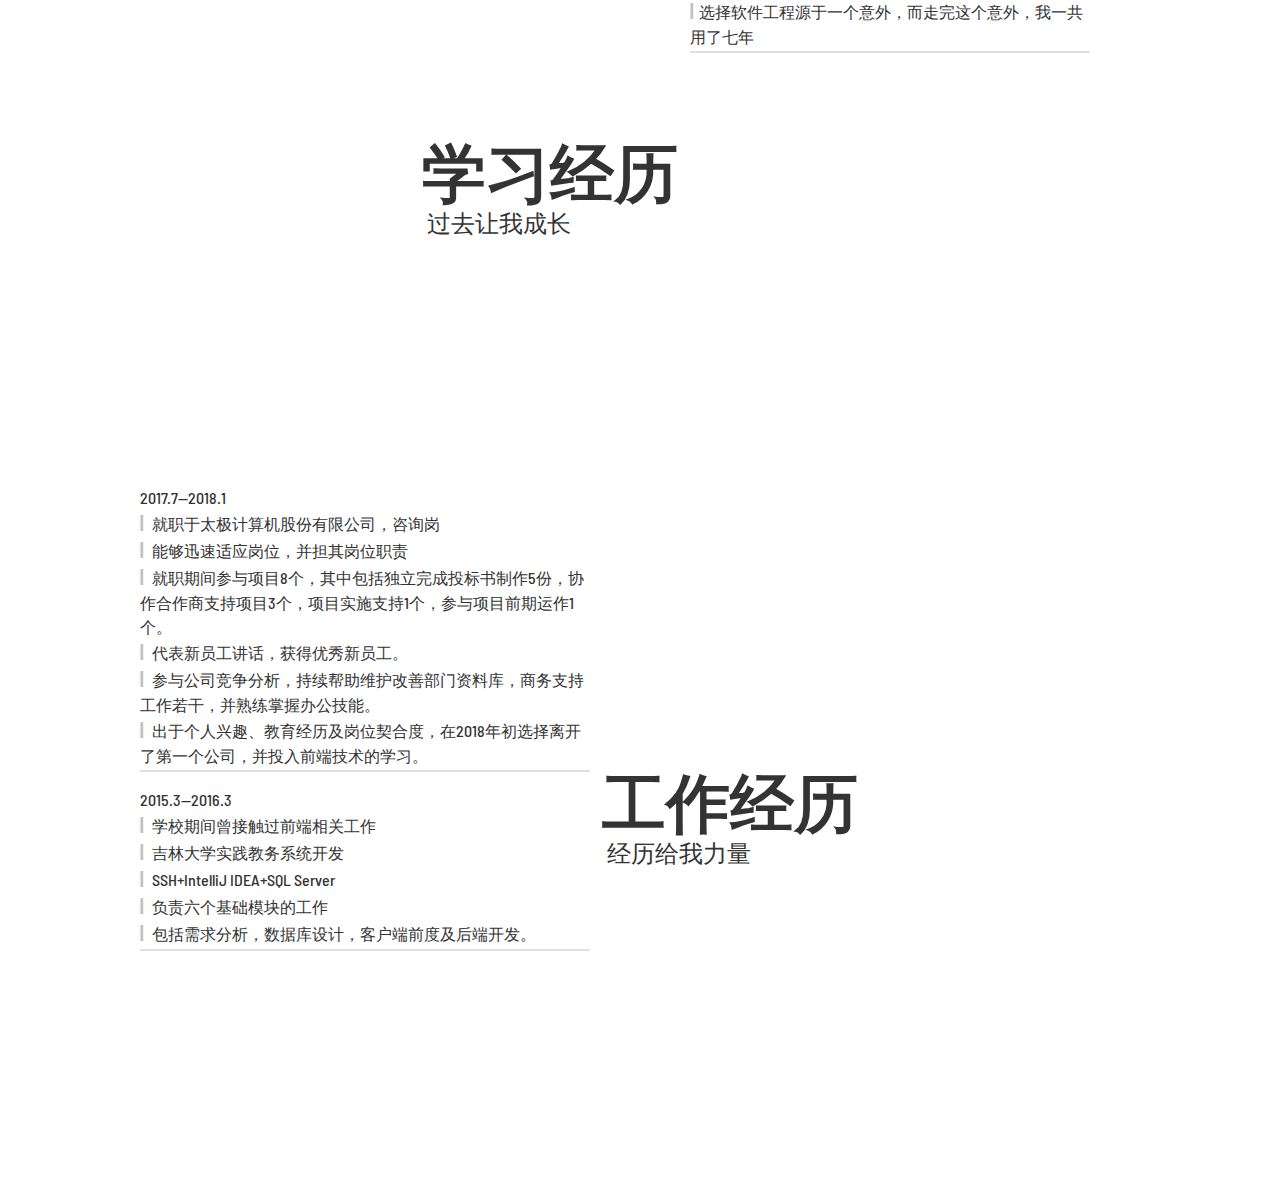
==== commit 6ba28ada: "m" ====
--- a/about.html
+++ b/about.html
@@ -46,8 +46,9 @@
 				</div>
 			
 				<nav class="demos">
+						<a class="demo" href="/blog"><span>部落格</span></a>
 					<a class="demo" href="note.html">
-						<span>前端技术</span>
+						<span>实验室</span>
 					</a>
 					<a class="demo demo--current" href="about.html">
 						<span>关于我</span>
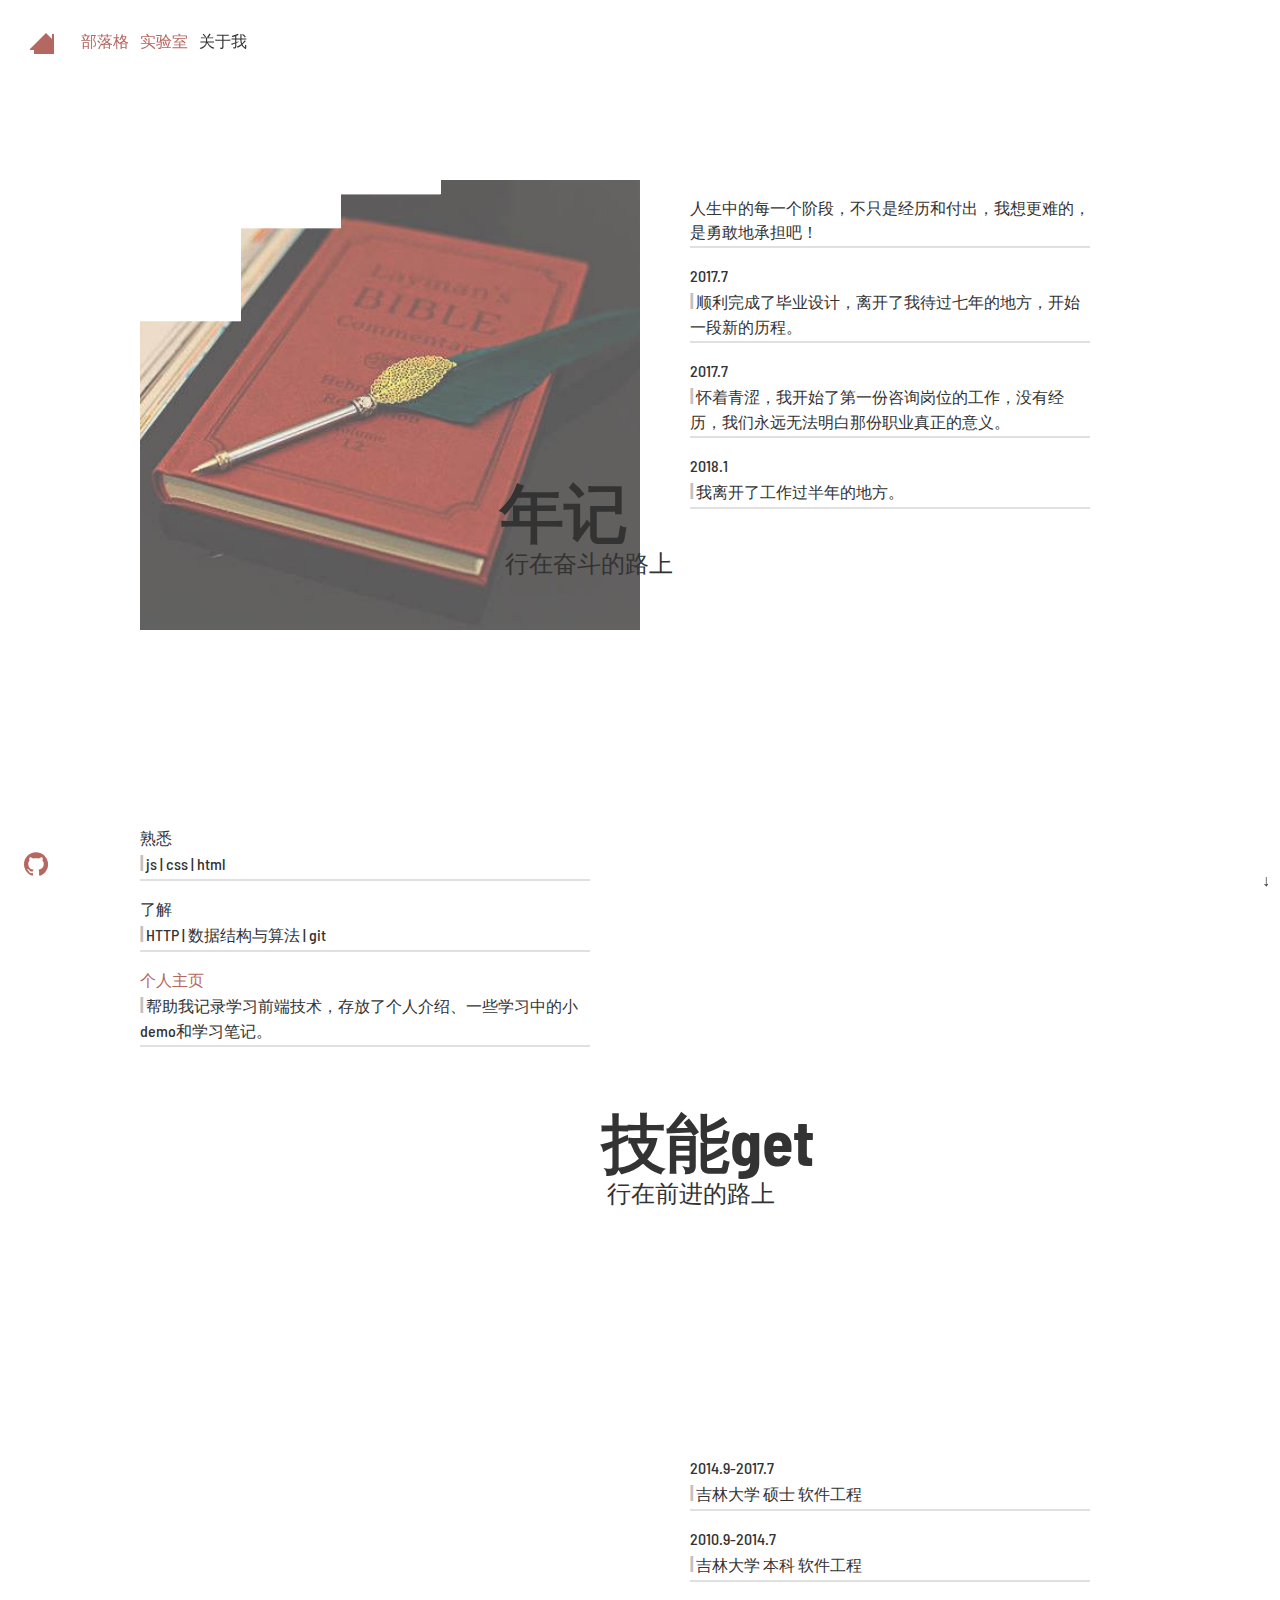
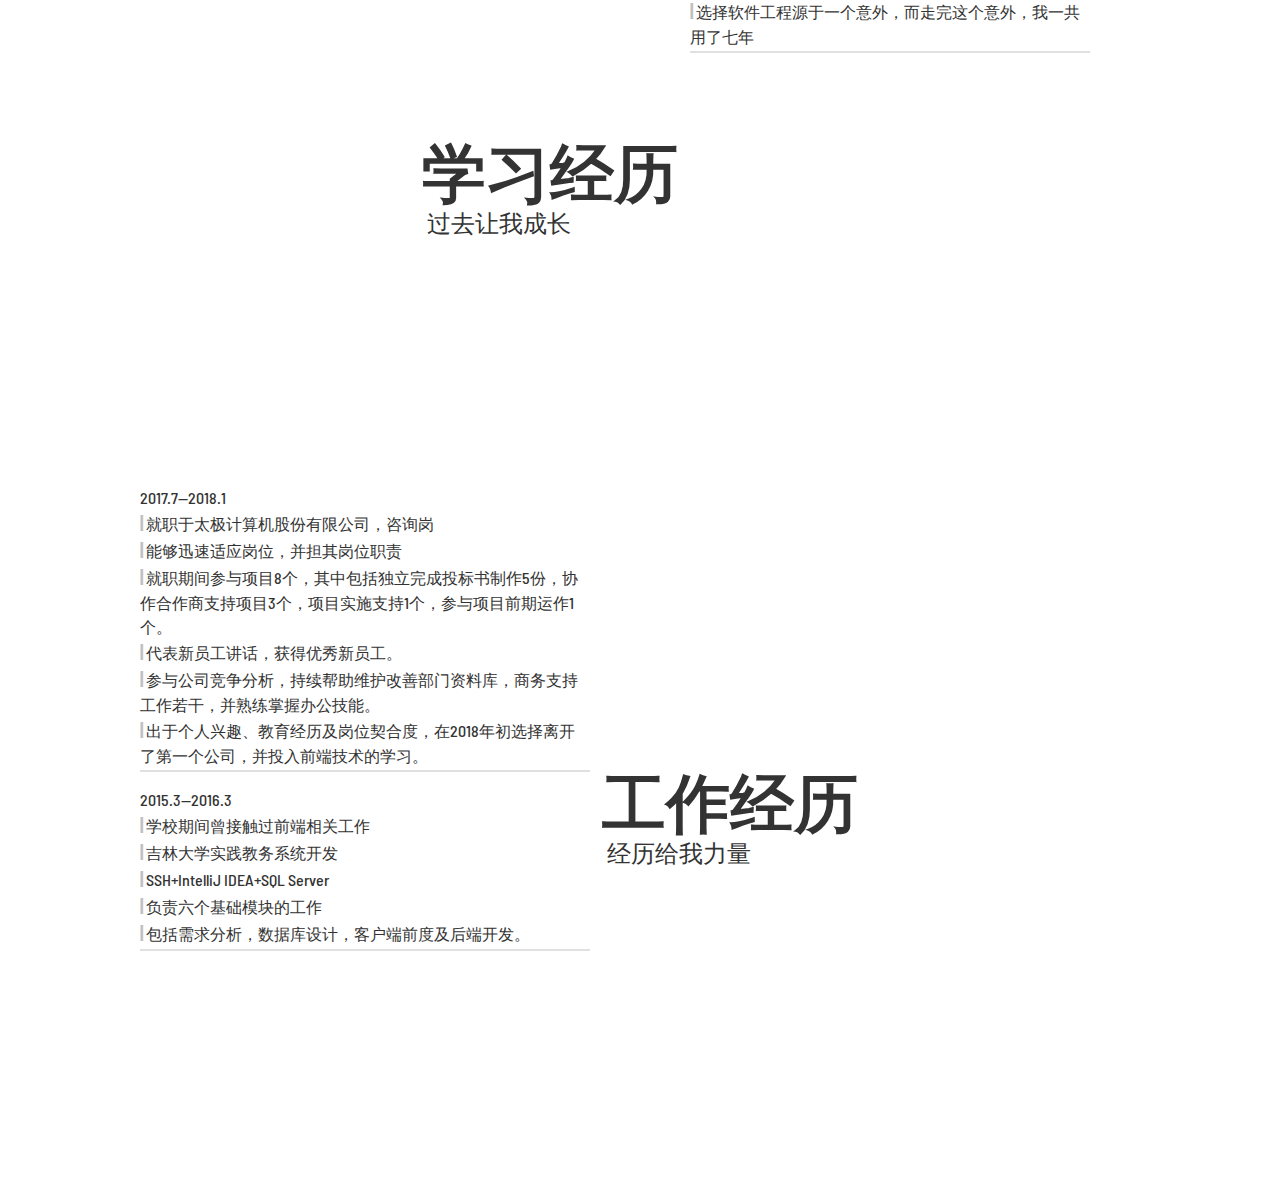
==== commit 6cafa7ee: "n" ====
--- a/about.html
+++ b/about.html
@@ -23,7 +23,7 @@
 	</script>
 </head>
 
-<body class="demo-3 loading">
+<body class="about-body loading">
 	<svg class="hidden">
 			<symbol id="icon-github" viewBox="0 0 32.6 31.8">
 					<title>github</title>
@@ -47,7 +47,7 @@
 			
 				<nav class="demos">
 						<a class="demo" href="/blog"><span>部落格</span></a>
-					<a class="demo" href="note.html">
+					<a class="demo" href="demo.html">
 						<span>实验室</span>
 					</a>
 					<a class="demo demo--current" href="about.html">
@@ -83,13 +83,13 @@
 				<div class="grid__item-contentwrap-firstshow">
 					<div class="grid__item-content">
 						<p>熟悉
-								<span class="listIcon">|</span>&nbsp&nbspjs | css | html
+								<span class="listIcon">|</span> js | css | html
 						</p>
 						<p>了解
-								<span class="listIcon">|</span>&nbsp&nbspHTTP | 数据结构与算法 | git
+								<span class="listIcon">|</span> HTTP | 数据结构与算法 | git
 						</p>
 						<p><a href="https://sofiaying.github.io/">个人主页</a>
-							<span class="listIcon">|</span>&nbsp&nbsp帮助我记录学习前端技术，存放了个人介绍、一些学习中的小demo和学习笔记。
+							<span class="listIcon">|</span> 帮助我记录学习前端技术，存放了个人介绍、一些学习中的小demo和学习笔记。
 						</p>
 					</div>
 				</div>
@@ -116,11 +116,11 @@
 					<div class="grid__item-content">
 						<p>人生中的每一个阶段，不只是经历和付出，我想更难的，是勇敢地承担吧！</p>
 						<p>2017.7
-								<span class="listIcon">|</span>&nbsp&nbsp顺利完成了毕业设计，离开了我待过七年的地方，开始一段新的历程。</p>
+								<span class="listIcon">|</span> 顺利完成了毕业设计，离开了我待过七年的地方，开始一段新的历程。</p>
 						<p>2017.7
-								<span class="listIcon">|</span>&nbsp&nbsp怀着青涩，我开始了第一份咨询岗位的工作，没有经历，我们永远无法明白那份职业真正的意义。</p>
+								<span class="listIcon">|</span> 怀着青涩，我开始了第一份咨询岗位的工作，没有经历，我们永远无法明白那份职业真正的意义。</p>
 						<p>2018.1
-								<span class="listIcon">|</span>&nbsp&nbsp我离开了工作过半年的地方。</p>
+								<span class="listIcon">|</span> 我离开了工作过半年的地方。</p>
 					</div>
 				</div>
 			</div>
@@ -133,9 +133,9 @@
 				<div class="grid__item-contentwrap-firsthide">
 					<div class="grid__item-content">
 						<p>2014.9-2017.7
-								<span class="listIcon">|</span>&nbsp&nbsp 吉林大学 硕士 软件工程</p>
+								<span class="listIcon">|</span>  吉林大学 硕士 软件工程</p>
 						<p>2010.9-2014.7
-								<span class="listIcon">|</span>&nbsp&nbsp 吉林大学 本科 软件工程</p>
+								<span class="listIcon">|</span>  吉林大学 本科 软件工程</p>
 						<p>期间get英语四六级证书，获得过学业奖学金，并当过学生会干事</p>
 						<p>选择软件工程源于一个意外，而走完这个意外，我一共用了七年。</p>
 					</div>
@@ -143,19 +143,19 @@
 				<div class="grid__item-contentwrap-firstshow">
 					<div class="grid__item-content">
 						<p>2017.7—2018.1
-							<span class="listIcon">|</span>&nbsp&nbsp 就职于太极计算机股份有限公司，咨询岗
-							<span class="listIcon">|</span>&nbsp&nbsp 能够迅速适应岗位，并担其岗位职责
-							<span class="listIcon">|</span>&nbsp&nbsp 就职期间参与项目8个，其中包括独立完成投标书制作5份，协作合作商支持项目3个，项目实施支持1个，参与项目前期运作1个。
-							<span class="listIcon">|</span>&nbsp&nbsp 代表新员工讲话，获得优秀新员工。
-							<span class="listIcon">|</span>&nbsp&nbsp 参与公司竞争分析，持续帮助维护改善部门资料库，商务支持工作若干，并熟练掌握办公技能。
-							<span class="listIcon">|</span>&nbsp&nbsp 出于个人兴趣、教育经历及岗位契合度，在2018年初选择离开了第一个公司，并投入前端技术的学习。
+							<span class="listIcon">|</span>  就职于太极计算机股份有限公司，咨询岗
+							<span class="listIcon">|</span>  能够迅速适应岗位，并担其岗位职责
+							<span class="listIcon">|</span>  就职期间参与项目8个，其中包括独立完成投标书制作5份，协作合作商支持项目3个，项目实施支持1个，参与项目前期运作1个。
+							<span class="listIcon">|</span>  代表新员工讲话，获得优秀新员工。
+							<span class="listIcon">|</span>  参与公司竞争分析，持续帮助维护改善部门资料库，商务支持工作若干，并熟练掌握办公技能。
+							<span class="listIcon">|</span>  出于个人兴趣、教育经历及岗位契合度，在2018年初选择离开了第一个公司，并投入前端技术的学习。
 						</p>
 						<p>2015.3—2016.3
-								<span class="listIcon">|</span>&nbsp&nbsp 学校期间曾接触过前端相关工作
-								<span class="listIcon">|</span>&nbsp&nbsp 吉林大学实践教务系统开发
-								<span class="listIcon">|</span>&nbsp&nbsp SSH+IntelliJ IDEA+SQL Server 
-								<span class="listIcon">|</span>&nbsp&nbsp 负责六个基础模块的工作
-								<span class="listIcon">|</span>&nbsp&nbsp 包括需求分析，数据库设计，客户端前度及后端开发。
+								<span class="listIcon">|</span>  学校期间曾接触过前端相关工作
+								<span class="listIcon">|</span>  吉林大学实践教务系统开发
+								<span class="listIcon">|</span>  SSH+IntelliJ IDEA+SQL Server 
+								<span class="listIcon">|</span>  负责六个基础模块的工作
+								<span class="listIcon">|</span>  包括需求分析，数据库设计，客户端前度及后端开发。
 						</p>
 					</div>
 				</div>
@@ -167,10 +167,10 @@
 				<div class="grid__item-contentwrap-firstshow">
 					<div class="grid__item-content">
 						<p>2014.9-2017.7
-								<span class="listIcon">|</span>&nbsp&nbsp吉林大学 硕士 软件工程</p>
+								<span class="listIcon">|</span> 吉林大学 硕士 软件工程</p>
 						<p>2010.9-2014.7
-								<span class="listIcon">|</span>&nbsp&nbsp吉林大学 本科 软件工程</p>
-						<p><span class="listIcon">|</span>&nbsp&nbsp选择软件工程源于一个意外，而走完这个意外，我一共用了七年</p>
+								<span class="listIcon">|</span> 吉林大学 本科 软件工程</p>
+						<p><span class="listIcon">|</span> 选择软件工程源于一个意外，而走完这个意外，我一共用了七年</p>
 					</div>
 				</div>
 				<div class="grid__item-titlewrap">
--- a/css/base.css
+++ b/css/base.css
@@ -23,28 +23,25 @@
 }
 
 /* Color schemes */
-.demo-1 {
+.home-body {
 	--color-text: #333;
 	--color-bg: white;
-	--color-link: #aaa;
-	--color-link-hover: #333;
-	--color-info: #7239c0;
-}
-
-.demo-2 {
+	--color-link: #cc85ac;
+	--color-link-hover:#7239c0;
+}
+
+.demo-body{
+	--color-text: #333;
+	--color-bg: white;
+	--color-link: #5d93d8;
+	--color-link-hover:#326ab5;
+}
+
+.about-body {
 	--color-text: #333;
 	--color-bg: #fff;
-	--color-link: #d3482e;
-	--color-link-hover: #333;
-	--color-info: #333;
-}
-
-.demo-3 {
-	--color-text: #333;
-	--color-bg: #fff;
-	--color-link: #3860d0;
-	--color-link-hover: #333;
-	--color-info: #333;
+	--color-link: #b56761;
+	--color-link-hover: #964242;
 }
 
 /* Page Loader */
@@ -200,11 +197,6 @@
 	padding: 0.75em 0;
 }
 
-.info {
-	margin: 0 0 0 1.25em;
-	color: var(--color-info);
-}
-
 .github {
 	display: block;
 	align-self: end;
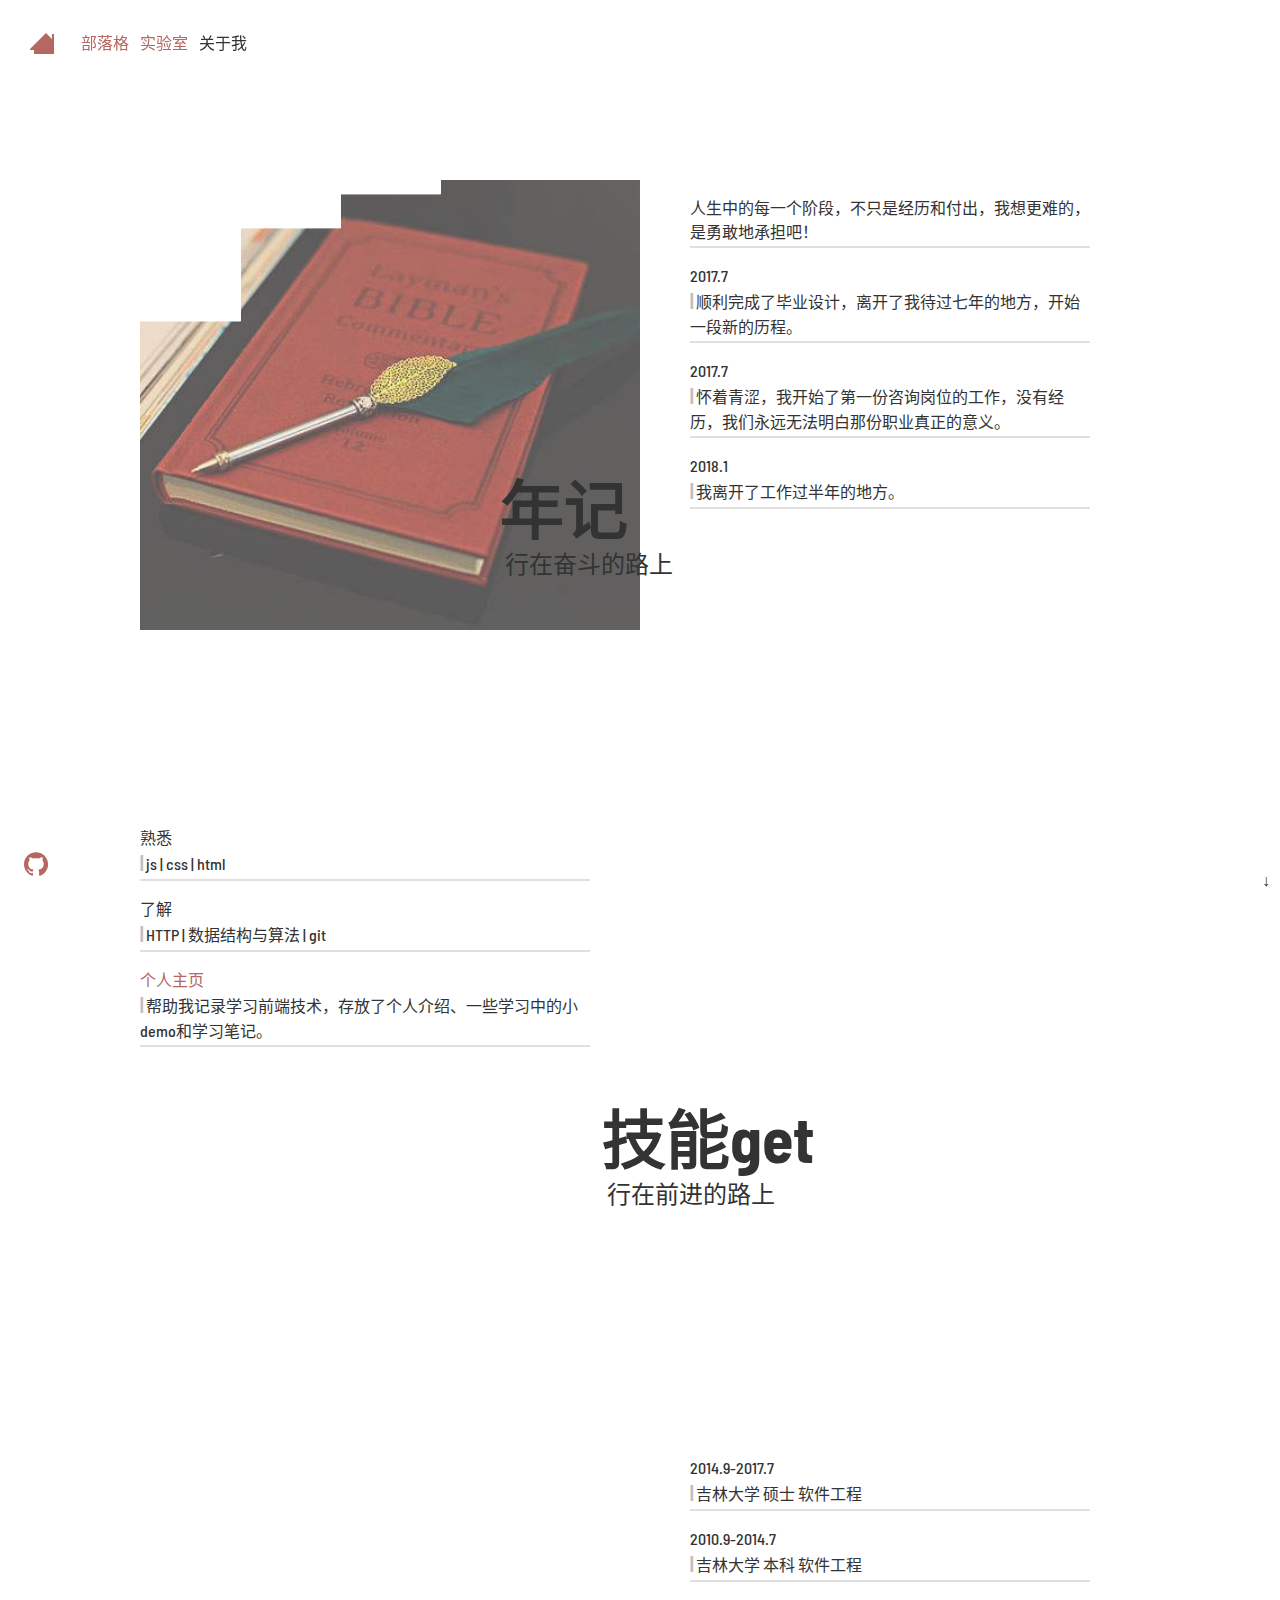
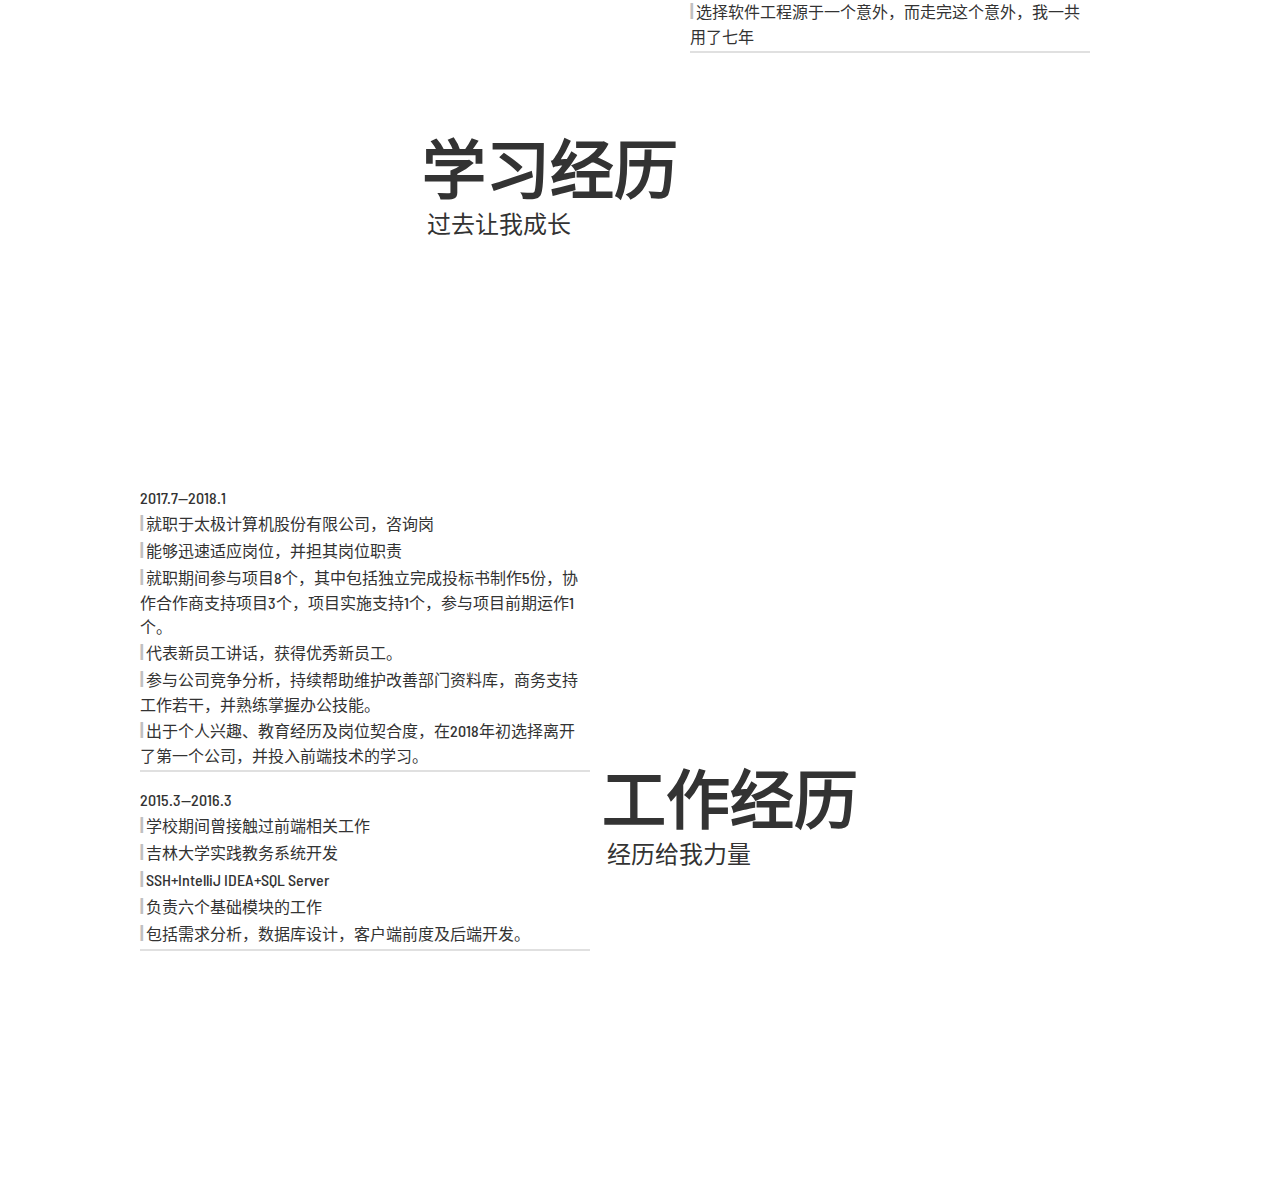
==== commit d9357a59: "lang" ====
--- a/about.html
+++ b/about.html
@@ -1,5 +1,5 @@
 <!DOCTYPE html>
-<html lang="en" class="no-js">
+<html lang="zh-CN" class="no-js">
 
 <head>
 	<meta charset="UTF-8" />
